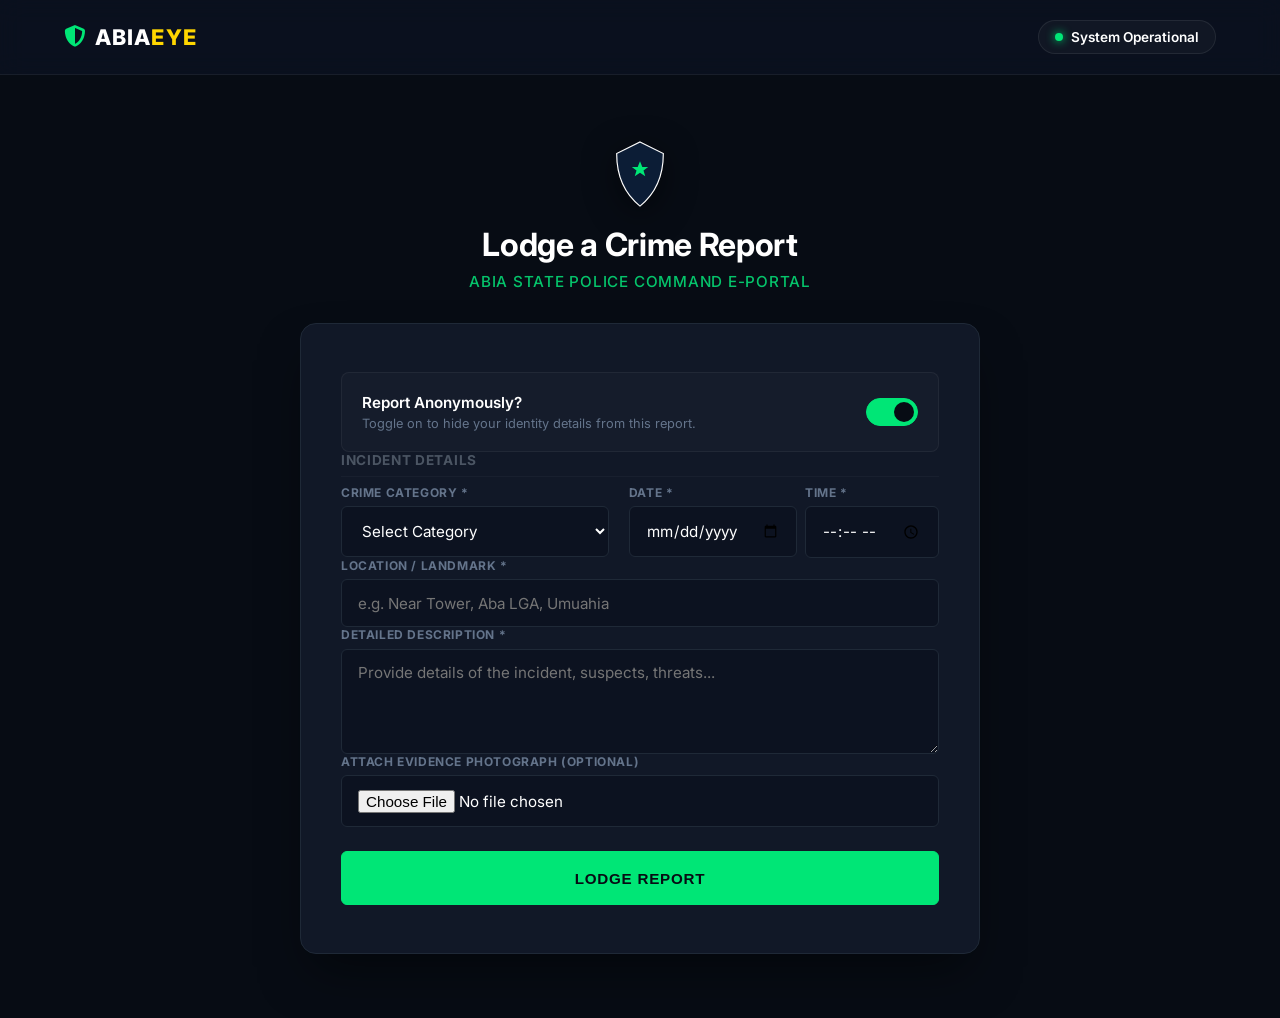
==== Abiaeye/report-crime.html @ c57bfc2a "Add files via upload" ====
<!DOCTYPE html>
<html lang="en">
<head>
    <meta charset="UTF-8">
    <meta name="viewport" content="width=device-width, initial-scale=1.0">
    <meta name="description" content="Lodge an official or anonymous crime report securely to the Abia State Police Command.">
    <title>Lodge Crime Report - ABIAEYE</title>
    <!-- Google Fonts: Inter -->
    <link rel="stylesheet" href="https://fonts.googleapis.com/css2?family=Inter:wght@300;400;500;600;700;800&display=swap">
    <!-- FontAwesome Icons -->
    <link rel="stylesheet" href="https://cdnjs.cloudflare.com/ajax/libs/font-awesome/6.4.0/css/all.min.css">
    
    <style>
        * {
            margin: 0;
            padding: 0;
            box-sizing: border-box;
        }

        body {
            background-color: #070c14; /* Solid deep dark background */
            color: #ffffff;
            font-family: 'Inter', -apple-system, BlinkMacSystemFont, "Segoe UI", Roboto, sans-serif;
            min-height: 100vh;
            display: flex;
            flex-direction: column;
            overflow-x: hidden;
        }

        /* Nav Header styling */
        .landing-navbar {
            background-color: rgba(11, 18, 32, 0.85);
            backdrop-filter: blur(12px);
            border-bottom: 1px solid rgba(255, 255, 255, 0.06);
            padding: 1.25rem 0;
            position: sticky;
            top: 0;
            z-index: 100;
        }

        .navbar-container {
            width: 100%;
            max-width: 1200px;
            margin: 0 auto;
            display: flex;
            justify-content: space-between;
            align-items: center;
            padding: 0 1.5rem;
        }

        .nav-brand {
            display: flex;
            align-items: center;
            gap: 0.5rem;
            text-decoration: none;
            color: #ffffff;
            font-weight: 800;
            font-size: 1.35rem;
            letter-spacing: 0.05em;
        }

        .nav-status-btn {
            background-color: rgba(255, 255, 255, 0.03);
            border: 1px solid rgba(255, 255, 255, 0.08);
            border-radius: 50px;
            padding: 0.5rem 1rem;
            font-size: 0.85rem;
            font-weight: 600;
            color: #ffffff;
            display: inline-flex;
            align-items: center;
            gap: 0.5rem;
        }

        .status-dot {
            width: 8px;
            height: 8px;
            border-radius: 50%;
            background-color: #00e676;
            box-shadow: 0 0 10px #00e676;
            display: inline-block;
        }

        /* Form Content Container */
        .report-section {
            flex-grow: 1;
            display: flex;
            align-items: center;
            justify-content: center;
            padding: 4rem 1.5rem;
        }

        .report-container {
            width: 100%;
            max-width: 680px;
            display: flex;
            flex-direction: column;
            gap: 2rem;
        }

        .form-header-group {
            text-align: center;
            display: flex;
            flex-direction: column;
            align-items: center;
            gap: 0.5rem;
        }

        .crest-logo {
            width: 60px;
            height: 70px;
            filter: drop-shadow(0px 8px 16px rgba(0, 0, 0, 0.5));
            margin-bottom: 0.5rem;
        }

        .form-title {
            font-size: 2rem;
            font-weight: 700;
            letter-spacing: -0.01em;
            color: #ffffff;
        }

        .form-subtitle {
            font-size: 0.95rem;
            color: #05c46b; /* Abia Green */
            font-weight: 500;
            text-transform: uppercase;
            letter-spacing: 0.05em;
        }

        /* Main Form Card */
        .report-card {
            background-color: #111827; /* Dark slate background */
            border: 1px solid #1f2937;
            border-radius: 1rem;
            padding: 3rem 2.5rem;
            box-shadow: 0 25px 50px -12px rgba(0, 0, 0, 0.5);
            display: flex;
            flex-direction: column;
            gap: 1.5rem;
        }

        @media (max-width: 576px) {
            .report-card {
                padding: 2rem 1.5rem;
            }
        }

        .section-header {
            font-size: 0.85rem;
            font-weight: 700;
            color: #4b5563;
            letter-spacing: 0.05em;
            text-transform: uppercase;
            border-bottom: 1px solid rgba(255, 255, 255, 0.03);
            padding-bottom: 0.5rem;
            margin-bottom: 0.5rem;
        }

        /* Anonymous Toggle Banner Style */
        .toggle-banner {
            background-color: rgba(255, 255, 255, 0.02);
            border: 1px solid rgba(255, 255, 255, 0.05);
            border-radius: 0.5rem;
            padding: 1.25rem;
            display: flex;
            align-items: center;
            justify-content: space-between;
        }

        .toggle-label-text {
            font-weight: 600;
            font-size: 0.95rem;
            color: #ffffff;
        }

        .toggle-desc {
            font-size: 0.8rem;
            color: #64748b;
            margin-top: 0.25rem;
        }

        /* Switch Styling */
        .switch-container {
            position: relative;
            display: inline-block;
            width: 52px;
            height: 28px;
        }

        .switch-container input {
            opacity: 0;
            width: 0;
            height: 0;
        }

        .slider {
            position: absolute;
            cursor: pointer;
            top: 0;
            left: 0;
            right: 0;
            bottom: 0;
            background-color: #1f2937;
            transition: .3s;
            border-radius: 34px;
            border: 1px solid #374151;
        }

        .slider:before {
            position: absolute;
            content: "";
            height: 20px;
            width: 20px;
            left: 3px;
            bottom: 3px;
            background-color: #94a3b8;
            transition: .3s;
            border-radius: 50%;
        }

        input:checked + .slider {
            background-color: #00e676;
            border-color: #00e676;
        }

        input:checked + .slider:before {
            transform: translateX(24px);
            background-color: #070c14;
        }

        /* Inputs & Grids */
        .form-group {
            display: flex;
            flex-direction: column;
            gap: 0.4rem;
        }

        .form-grid-2 {
            display: grid;
            grid-template-columns: 1fr 1fr;
            gap: 1.25rem;
        }

        @media (max-width: 576px) {
            .form-grid-2 {
                grid-template-columns: 1fr;
            }
        }

        .login-label {
            font-size: 0.75rem;
            font-weight: 700;
            color: #64748b;
            letter-spacing: 0.05em;
            text-transform: uppercase;
        }

        .login-input {
            width: 100%;
            background-color: #0c1220;
            border: 1px solid #1f2937;
            border-radius: 0.375rem;
            padding: 0.85rem 1rem;
            font-family: inherit;
            font-size: 0.95rem;
            color: #ffffff;
            transition: all 0.2s ease;
        }

        .login-input:focus {
            outline: none;
            border-color: #00e676;
            box-shadow: 0 0 0 2px rgba(0, 230, 118, 0.15);
        }

        /* Dynamic Reporter Section Folding */
        .reporter-section-panel {
            display: flex;
            flex-direction: column;
            gap: 1.25rem;
            transition: all 0.35s ease-in-out;
            max-height: 500px;
            opacity: 1;
            overflow: hidden;
        }

        .reporter-section-panel.hidden {
            max-height: 0;
            opacity: 0;
            margin: 0;
            padding: 0;
            pointer-events: none;
        }

        /* Button styling */
        .btn-submit-report {
            background-color: #00e676;
            border: 1px solid #00e676;
            color: #070c14;
            width: 100%;
            padding: 1.1rem;
            font-size: 0.95rem;
            font-weight: 800;
            letter-spacing: 0.05em;
            text-transform: uppercase;
            border-radius: 0.375rem;
            cursor: pointer;
            transition: all 0.2s ease;
            display: inline-flex;
            align-items: center;
            justify-content: center;
            gap: 0.5rem;
            margin-top: 1.5rem;
        }

        .btn-submit-report:hover {
            background-color: #00c853;
            border-color: #00c853;
            box-shadow: 0 0 15px rgba(0, 230, 118, 0.35);
        }

        /* Alerts */
        .alert {
            padding: 0.9rem 1.1rem;
            border-radius: 0.375rem;
            font-size: 0.9rem;
            display: flex;
            align-items: center;
            gap: 0.5rem;
        }

        .alert-error {
            background-color: rgba(220, 38, 38, 0.1);
            border: 1px solid rgba(220, 38, 38, 0.2);
            color: #ef4444;
        }

        .alert-success {
            background-color: rgba(16, 185, 129, 0.1);
            border: 1px solid rgba(16, 185, 129, 0.2);
            color: #00e676;
        }

        /* Success screen overlay styling */
        .success-overlay {
            display: none;
            position: fixed;
            top: 0;
            left: 0;
            width: 100vw;
            height: 100vh;
            background-color: #070c14;
            z-index: 9999;
            align-items: center;
            justify-content: center;
            padding: 1.5rem;
            overflow-y: auto;
        }

        .receipt-card {
            width: 100%;
            max-width: 580px;
            background-color: #111827;
            border: 1px solid #1f2937;
            border-radius: 1rem;
            padding: 2.5rem;
            box-shadow: 0 25px 50px -12px rgba(0, 0, 0, 0.6);
            display: flex;
            flex-direction: column;
            gap: 1.5rem;
        }

        .success-header {
            text-align: center;
            display: flex;
            flex-direction: column;
            align-items: center;
            gap: 0.5rem;
        }

        .success-circle {
            width: 80px;
            height: 80px;
            border-radius: 50%;
            border: 4px solid #00e676;
            display: flex;
            align-items: center;
            justify-content: center;
            background-color: rgba(0, 230, 118, 0.05);
            box-shadow: 0 0 20px rgba(0, 230, 118, 0.2);
            margin-bottom: 0.5rem;
        }

        .success-circle i {
            font-size: 2.75rem;
            color: #00e676;
        }

        .success-title {
            font-size: 1.75rem;
            font-weight: 800;
            color: #ffffff;
            letter-spacing: -0.01em;
        }

        .success-subtitle {
            font-size: 0.9rem;
            color: #05c46b;
            font-weight: 600;
            text-transform: uppercase;
            letter-spacing: 0.05em;
        }

        .ref-box {
            background-color: #0c1220;
            border: 1px solid #1f2937;
            border-radius: 0.5rem;
            padding: 1.25rem;
            text-align: center;
        }

        .ref-label {
            font-size: 0.72rem;
            font-weight: 700;
            color: #64748b;
            letter-spacing: 0.08em;
        }

        .ref-code {
            font-size: 2.15rem;
            font-weight: 800;
            color: #ffd600;
            letter-spacing: 0.02em;
        }

        .btn-copy {
            background-color: rgba(255, 255, 255, 0.03);
            border: 1px solid rgba(255, 255, 255, 0.08);
            color: #94a3b8;
            padding: 0.4rem 0.8rem;
            font-size: 0.8rem;
            font-weight: 600;
            border-radius: 4px;
            cursor: pointer;
            transition: all 0.2s ease;
        }

        .btn-copy:hover {
            background-color: rgba(255, 255, 255, 0.08);
            color: #ffffff;
        }

        .receipt-details {
            display: flex;
            flex-direction: column;
            gap: 0.75rem;
            background-color: rgba(255, 255, 255, 0.01);
            border-top: 1px solid rgba(255, 255, 255, 0.03);
            border-bottom: 1px solid rgba(255, 255, 255, 0.03);
            padding: 1rem 0;
        }

        .receipt-row {
            display: flex;
            justify-content: space-between;
            align-items: flex-start;
            gap: 1.5rem;
            font-size: 0.9rem;
        }

        .receipt-label {
            color: #64748b;
            font-weight: 500;
            min-width: 120px;
        }

        .receipt-value {
            color: #ffffff;
            font-weight: 600;
            text-align: right;
        }

        .receipt-actions {
            display: flex;
            gap: 1rem;
            width: 100%;
        }

        .btn-receipt {
            flex: 1;
            padding: 1rem;
            font-size: 0.9rem;
            font-weight: 700;
            text-transform: uppercase;
            letter-spacing: 0.05em;
            border-radius: 0.375rem;
            cursor: pointer;
            display: inline-flex;
            align-items: center;
            justify-content: center;
            gap: 0.5rem;
            transition: all 0.2s ease;
            text-decoration: none;
        }

        .btn-print {
            background-color: #171e2e;
            border: 1px solid #374151;
            color: #ffffff;
        }

        .btn-print:hover {
            background-color: #242f47;
        }

        .btn-home {
            background-color: #00e676;
            border: 1px solid #00e676;
            color: #070c14;
        }

        .btn-home:hover {
            background-color: #00c853;
            box-shadow: 0 0 15px rgba(0, 230, 118, 0.3);
        }

        /* Print stylesheet for clean receipt prints */
        @media print {
            body > *:not(#successOverlay) {
                display: none !important;
            }
            #successOverlay {
                position: absolute;
                left: 0;
                top: 0;
                width: 100%;
                height: 100%;
                background: #ffffff !important;
                color: #000000 !important;
                display: flex !important;
            }
            .receipt-card {
                border: none !important;
                box-shadow: none !important;
                background: #ffffff !important;
                color: #000000 !important;
                max-width: 100% !important;
                padding: 0 !important;
            }
            .success-title, .success-subtitle, .ref-code, .receipt-value {
                color: #000000 !important;
            }
            .ref-box {
                background: #f3f4f6 !important;
                border: 1px solid #e5e7eb !important;
            }
            .btn-copy, .receipt-actions, .success-circle {
                display: none !important;
            }
        }
    </style>
</head>
<body>

    <!-- Full Screen Case Lodge Confirmation Receipt Overlay -->
    <div id="successOverlay" class="success-overlay">
        <div class="receipt-card">
            
            <div class="success-header">
                <div class="success-circle">
                    <i class="fa-solid fa-check"></i>
                </div>
                <h2 class="success-title">Report Lodged Successfully!</h2>
                <p class="success-subtitle">Abia State Police Command E-Portal</p>
            </div>
            
            <!-- Reference Code Box -->
            <div class="ref-box">
                <div class="ref-label">YOUR CASE TRACKING SERIAL NUMBER</div>
                <div style="display: flex; align-items: center; justify-content: center; gap: 0.75rem; margin-top: 0.5rem;">
                    <span id="successRef" class="ref-code">AB20260000</span>
                    <button type="button" id="copyBtn" class="btn-copy" onclick="copyRefCode()">
                        <i class="fa-regular fa-copy"></i> Copy
                    </button>
                </div>
            </div>

            <!-- Simulated Mobile Dispatch Notification -->
            <div style="background-color: rgba(0, 230, 118, 0.08); border: 1px solid rgba(0, 230, 118, 0.2); border-radius: 0.375rem; padding: 0.75rem; margin: 1rem 0; display: flex; align-items: center; gap: 0.75rem;">
                <i class="fa-solid fa-mobile-screen-button" style="color: #00e676; font-size: 1.3rem;"></i>
                <div style="text-align: left;">
                    <strong style="color: #00e676; font-size: 0.78rem; display: block; text-transform: uppercase; letter-spacing: 0.03em;">Mobile Dispatch Status</strong>
                    <span style="font-size: 0.72rem; color: #d1d5db; line-height: 1.25; display: block;">SMS notification successfully sent to duty commander (+234 803 333 3333).</span>
                </div>
            </div>

            <!-- Summary details -->
            <div class="receipt-details">
                <div class="receipt-row">
                    <span class="receipt-label">Crime Category:</span>
                    <span id="recCategory" class="receipt-value">-</span>
                </div>
                <div class="receipt-row">
                    <span class="receipt-label">Location:</span>
                    <span id="recLocation" class="receipt-value">-</span>
                </div>
                <div class="receipt-row">
                    <span class="receipt-label">Date & Time:</span>
                    <span id="recDateTime" class="receipt-value">-</span>
                </div>
                <div class="receipt-row">
                    <span class="receipt-label">Reporter Info:</span>
                    <span id="recReporter" class="receipt-value">-</span>
                </div>
            </div>

            <!-- Live Track Progress Button -->
            <button type="button" id="btnTrackProgress" style="width: 100%; background-color: #171e2e; border: 1px solid #374151; color: #ffffff; padding: 0.85rem; font-weight: 700; border-radius: 0.375rem; cursor: pointer; display: flex; align-items: center; justify-content: center; gap: 0.5rem; margin-top: 0.5rem; text-transform: uppercase; font-size: 0.85rem; font-family: inherit;">
                <i class="fa-solid fa-route" style="color: #00e676;"></i> Track Report Progress Live
            </button>

            <!-- Live Status Progression Timeline -->
            <div id="receiptLiveTimeline" style="display: none; background-color: #0c1220; border: 1px solid #1f2937; border-radius: 0.5rem; padding: 1.5rem; margin-top: 0.5rem; text-align: left;">
                <h4 style="font-size: 0.8rem; font-weight: 700; color: #00e676; text-transform: uppercase; letter-spacing: 0.05em; margin-bottom: 1.25rem; display: flex; align-items: center; gap: 0.5rem;">
                    <i class="fa-solid fa-signal fa-pulse" style="font-size: 0.75rem;"></i> Live Case Status Progression
                </h4>
                
                <div style="display: flex; justify-content: space-between; position: relative; align-items: center; width: 100%; margin-bottom: 0.75rem;">
                    <!-- Connecting Line -->
                    <div style="position: absolute; top: 12px; left: 0; right: 0; height: 3px; background-color: #1f2937; z-index: 1;"></div>
                    <div id="receiptProgressFill" style="position: absolute; top: 12px; left: 0; width: 0%; height: 3px; background-color: #00e676; z-index: 1; transition: width 0.5s ease;"></div>

                    <!-- Step 0: Received -->
                    <div class="receipt-step" data-step="0" style="position: relative; z-index: 2; text-align: center; flex: 1;">
                        <div class="step-dot" style="width: 24px; height: 24px; border-radius: 50%; background-color: #1f2937; color: #94a3b8; display: flex; align-items: center; justify-content: center; font-size: 0.7rem; margin: 0 auto 0.4rem auto; transition: all 0.3s ease;">
                            <i class="fa-solid fa-circle"></i>
                        </div>
                        <span style="font-size: 0.75rem; font-weight: 700; color: #94a3b8;">Received</span>
                    </div>

                    <!-- Step 1: Processing -->
                    <div class="receipt-step" data-step="1" style="position: relative; z-index: 2; text-align: center; flex: 1;">
                        <div class="step-dot" style="width: 24px; height: 24px; border-radius: 50%; background-color: #1f2937; color: #94a3b8; display: flex; align-items: center; justify-content: center; font-size: 0.7rem; margin: 0 auto 0.4rem auto; transition: all 0.3s ease;">
                            <i class="fa-solid fa-circle"></i>
                        </div>
                        <span style="font-size: 0.75rem; font-weight: 700; color: #94a3b8;">Processing</span>
                    </div>

                    <!-- Step 2: In Progress -->
                    <div class="receipt-step" data-step="2" style="position: relative; z-index: 2; text-align: center; flex: 1;">
                        <div class="step-dot" style="width: 24px; height: 24px; border-radius: 50%; background-color: #1f2937; color: #94a3b8; display: flex; align-items: center; justify-content: center; font-size: 0.7rem; margin: 0 auto 0.4rem auto; transition: all 0.3s ease;">
                            <i class="fa-solid fa-circle"></i>
                        </div>
                        <span style="font-size: 0.75rem; font-weight: 700; color: #94a3b8;">In Progress</span>
                    </div>

                    <!-- Step 3: Case Solved -->
                    <div class="receipt-step" data-step="3" style="position: relative; z-index: 2; text-align: center; flex: 1;">
                        <div class="step-dot" style="width: 24px; height: 24px; border-radius: 50%; background-color: #1f2937; color: #94a3b8; display: flex; align-items: center; justify-content: center; font-size: 0.7rem; margin: 0 auto 0.4rem auto; transition: all 0.3s ease;">
                            <i class="fa-solid fa-circle"></i>
                        </div>
                        <span style="font-size: 0.75rem; font-weight: 700; color: #94a3b8;">Case Solved</span>
                    </div>
                </div>
                
                <!-- Live Description Status -->
                <div id="receiptStatusDesc" style="font-size: 0.8rem; color: #94a3b8; text-align: center; margin-top: 0.75rem; font-style: italic; border-top: 1px solid rgba(255,255,255,0.03); padding-top: 0.5rem; font-weight: 500;">
                    Initializing live tracking feed...
                </div>
            </div>

            <p style="color: #64748b; font-size: 0.82rem; text-align: center; line-height: 1.4; margin: 0 0.5rem;">
                <i class="fa-solid fa-triangle-exclamation" style="color: #ffd600;"></i> Please print this details card or copy the serial number. You will need it to track your case progress at the police command.
            </p>

            <!-- Actions -->
            <div class="receipt-actions">
                <button type="button" onclick="window.print()" class="btn-receipt btn-print">
                    <i class="fa-solid fa-print"></i> Print Details
                </button>
                <a href="index.html" class="btn-receipt btn-home">
                    Finish & Return Home <i class="fa-solid fa-arrow-right"></i>
                </a>
            </div>
        </div>
    </div>

    <!-- Navigation Header -->
    <nav class="landing-navbar">
        <div class="navbar-container">
            <a href="index.html" class="nav-brand">
                <i class="fa-solid fa-shield-halved" style="color: #00e676;"></i>
                <span>ABIA<span style="color: #ffd600;">EYE</span></span>
            </a>
            <div>
                <span class="nav-status-btn">
                    <span class="status-dot"></span> System Operational
                </span>
            </div>
        </div>
    </nav>

    <!-- Reporting Section -->
    <section class="report-section">
        <div class="report-container">
            
            <div class="form-header-group">
                <!-- SVG Crest logo -->
                <svg class="crest-logo" viewBox="0 0 100 120" xmlns="http://www.w3.org/2000/svg">
                    <path d="M50,5 L90,25 C90,65 75,95 50,115 C25,95 10,65 10,25 L50,5 Z" fill="#0c1d36" stroke="#ffffff" stroke-width="2"/>
                    <polygon points="50,38 54,48 64,48 56,54 59,64 50,58 41,64 44,54 36,48 46,48" fill="#00e676"/>
                </svg>
                <h1 class="form-title">Lodge a Crime Report</h1>
                <div class="form-subtitle">Abia State Police Command E-Portal</div>
            </div>

            <!-- Main Form -->
            <div class="report-card">
                
                <!-- Alerts -->
                <div id="errorAlert" class="alert alert-error" style="display: none;">
                    <i class="fa-solid fa-circle-exclamation"></i> <span id="errorMsg"></span>
                </div>

                <!-- Form -->
                <form id="reportCrimeForm" class="login-form">
                    
                    <!-- Anonymous Option Toggle -->
                    <div class="toggle-banner">
                        <div>
                            <div class="toggle-label-text">Report Anonymously?</div>
                            <div class="toggle-desc">Toggle on to hide your identity details from this report.</div>
                        </div>
                        <label class="switch-container">
                            <input type="checkbox" id="anonymous_toggle">
                            <span class="slider"></span>
                        </label>
                    </div>

                    <!-- 1. REPORTER INFORMATION (Collapsed when anonymous toggle is checked) -->
                    <div id="reporterDetailsSection" class="reporter-section-panel">
                        <div class="section-header">Reporter Details</div>
                        
                        <div class="form-grid-2">
                            <div class="form-group">
                                <label for="reporter_name" class="login-label">Full Name *</label>
                                <input type="text" id="reporter_name" class="login-input" placeholder="e.g. Kalu Chukwu">
                            </div>
                            <div class="form-group">
                                <label for="reporter_nin" class="login-label">NIN (National ID Number)</label>
                                <input type="text" id="reporter_nin" class="login-input" placeholder="Enter NIN details">
                            </div>
                        </div>

                        <div class="form-grid-2">
                            <div class="form-group">
                                <label for="reporter_email" class="login-label">Email Address *</label>
                                <input type="email" id="reporter_email" class="login-input" placeholder="name@example.com">
                            </div>
                            <div class="form-group">
                                <label for="reporter_phone" class="login-label">Phone Number *</label>
                                <input type="tel" id="reporter_phone" class="login-input" placeholder="e.g. 0803 123 4567">
                            </div>
                        </div>
                    </div>

                    <!-- 2. CRIME INFORMATION -->
                    <div class="section-header">Incident Details</div>

                    <div class="form-grid-2">
                        <div class="form-group">
                            <label for="crime_type" class="login-label">Crime Category *</label>
                            <select id="crime_type" class="login-input" required style="cursor: pointer;">
                                <option value="" disabled selected>Select Category</option>
                                <option value="Theft & Robbery">Theft & Robbery</option>
                                <option value="Assault & Violence">Assault & Violence</option>
                                <option value="Cybercrime / Fraud">Cybercrime / Fraud</option>
                                <option value="Kidnapping / Abduction">Kidnapping / Abduction</option>
                                <option value="Domestic Violence">Domestic Violence</option>
                                <option value="Vandalism & Destruction">Vandalism & Destruction</option>
                                <option value="Other Offences">Other Offences</option>
                            </select>
                        </div>
                        
                        <div class="form-grid-2" style="gap: 0.5rem; margin: 0; padding: 0;">
                            <div class="form-group">
                                <label for="crime_date" class="login-label">Date *</label>
                                <input type="date" id="crime_date" class="login-input" required>
                            </div>
                            <div class="form-group">
                                <label for="crime_time" class="login-label">Time *</label>
                                <input type="time" id="crime_time" class="login-input" required>
                            </div>
                        </div>
                    </div>

                    <div class="form-group">
                        <label for="location" class="login-label">Location / Landmark *</label>
                        <input type="text" id="location" class="login-input" placeholder="e.g. Near Tower, Aba LGA, Umuahia" required>
                    </div>

                    <div class="form-group">
                        <label for="description" class="login-label">Detailed Description *</label>
                        <textarea id="description" class="login-input" rows="4" placeholder="Provide details of the incident, suspects, threats..." required style="resize: vertical; min-height: 80px;"></textarea>
                    </div>

                    <div class="form-group">
                        <label for="evidence" class="login-label">Attach Evidence Photograph (Optional)</label>
                        <input type="file" id="evidence" class="login-input" accept="image/*" style="cursor: pointer;">
                    </div>

                    <button type="submit" id="submitBtn" class="btn-submit-report">
                        LODGE REPORT
                    </button>
                </form>

            </div>

        </div>
    </section>

    <!-- E-portal logic scripts -->
    <script src="js/main.js?v=3"></script>
    
    <script>
        // Toggle the visibility of the Reporter Details form section
        const anonToggle = document.getElementById('anonymous_toggle');
        const reporterDetails = document.getElementById('reporterDetailsSection');
        
        // Grab inputs inside the section to toggle 'required' tags dynamically
        const reqInputs = reporterDetails.querySelectorAll('input');

        function setAnonymousMode(isAnon) {
            anonToggle.checked = isAnon;
            if (isAnon) {
                reporterDetails.classList.add('hidden');
                reqInputs.forEach(input => {
                    input.required = false;
                    input.disabled = true;
                });
            } else {
                reporterDetails.classList.remove('hidden');
                reqInputs.forEach(input => {
                    // Make Name, Email, Phone required when not reporting anonymously
                    if (input.id === 'reporter_name' || input.id === 'reporter_email' || input.id === 'reporter_phone') {
                        input.required = true;
                    }
                    input.disabled = false;
                });
            }
        }

        anonToggle.addEventListener('change', function() {
            setAnonymousMode(this.checked);
        });

        // Initialize state on page load
        document.addEventListener("DOMContentLoaded", function() {
            // Check if user is logged in
            const mockUser = localStorage.getItem("mock_citizen_id");

            if (mockUser) {
                // User is logged in! Pre-fill details and default anonymous to OFF
                setAnonymousMode(false);
                
                document.getElementById("reporter_name").value = localStorage.getItem("mock_citizen_name") || "";
                document.getElementById("reporter_email").value = localStorage.getItem("mock_citizen_email") || "";
                document.getElementById("reporter_phone").value = localStorage.getItem("mock_citizen_phone") || "";
                document.getElementById("reporter_nin").value = localStorage.getItem("mock_citizen_nin") || "";
            } else {
                // User is not logged in!
                // Check if they want anonymous (default to anonymous if ?anonymous=true or no session)
                const urlParams = new URLSearchParams(window.location.search);
                const isAnonymousParam = urlParams.get('anonymous');
                
                if (isAnonymousParam === 'false') {
                    setAnonymousMode(false);
                } else {
                    setAnonymousMode(true); // Default to anonymous for guest users
                }
            }
        });

        // Helper to copy reference code to clipboard
        function copyRefCode() {
            const refEl = document.getElementById("successRef");
            const code = refEl.textContent;
            navigator.clipboard.writeText(code).then(() => {
                const copyBtn = document.getElementById("copyBtn");
                copyBtn.innerHTML = '<i class="fa-solid fa-check" style="color: #00e676;"></i> Copied!';
                setTimeout(() => {
                    copyBtn.innerHTML = '<i class="fa-regular fa-copy"></i> Copy';
                }, 2000);
            });
        }
    </script>
</body>
</html>
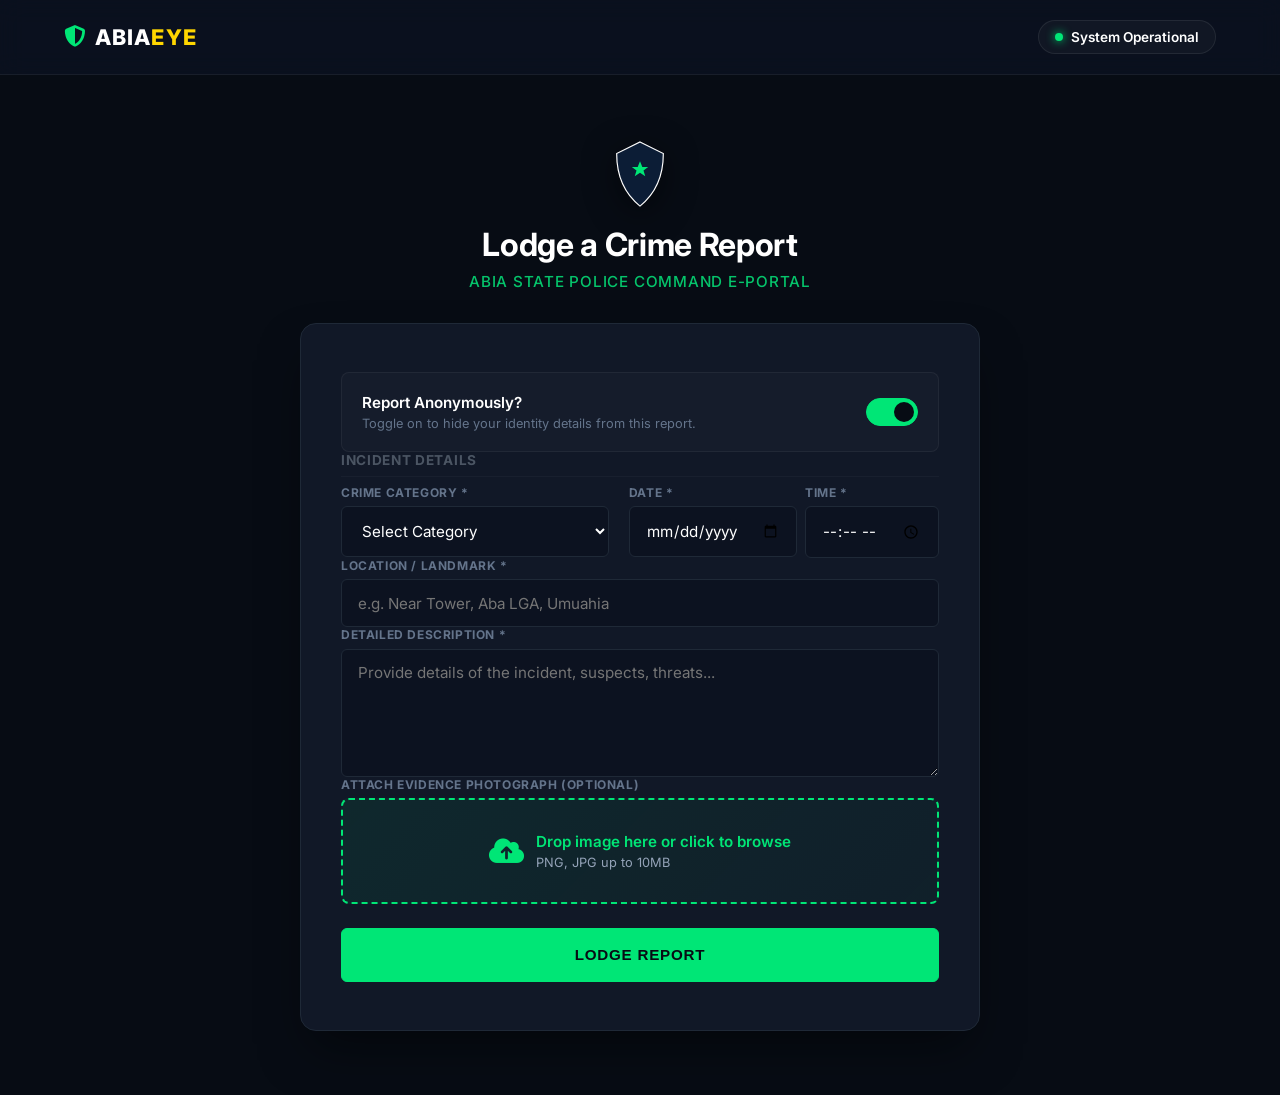
==== commit 324fc8a4: "Update file upload icon with modern drag-and-drop interface" ====
--- a/Abiaeye/report-crime.html
+++ b/Abiaeye/report-crime.html
@@ -272,6 +272,81 @@
             outline: none;
             border-color: #00e676;
             box-shadow: 0 0 0 2px rgba(0, 230, 118, 0.15);
+        }
+
+        /* Updated File Upload Styling */
+        .file-upload-wrapper {
+            position: relative;
+            display: block;
+        }
+
+        .file-upload-label {
+            display: flex;
+            align-items: center;
+            justify-content: center;
+            gap: 0.75rem;
+            width: 100%;
+            background: linear-gradient(135deg, rgba(0, 230, 118, 0.08) 0%, rgba(0, 230, 118, 0.04) 100%);
+            border: 2px dashed #00e676;
+            border-radius: 0.5rem;
+            padding: 2rem 1rem;
+            cursor: pointer;
+            transition: all 0.3s ease;
+            font-weight: 600;
+            color: #00e676;
+        }
+
+        .file-upload-label:hover {
+            background: linear-gradient(135deg, rgba(0, 230, 118, 0.15) 0%, rgba(0, 230, 118, 0.08) 100%);
+            border-color: #00c853;
+            color: #00c853;
+            box-shadow: 0 0 15px rgba(0, 230, 118, 0.2);
+        }
+
+        .file-upload-icon {
+            font-size: 1.75rem;
+            display: flex;
+            align-items: center;
+        }
+
+        .file-upload-text {
+            display: flex;
+            flex-direction: column;
+            gap: 0.25rem;
+            text-align: left;
+        }
+
+        .file-upload-main {
+            font-size: 0.95rem;
+            font-weight: 600;
+        }
+
+        .file-upload-hint {
+            font-size: 0.8rem;
+            color: #94a3b8;
+            font-weight: 400;
+        }
+
+        #evidence {
+            display: none;
+        }
+
+        .file-name-display {
+            margin-top: 0.5rem;
+            padding: 0.75rem;
+            background-color: rgba(0, 230, 118, 0.05);
+            border: 1px solid rgba(0, 230, 118, 0.2);
+            border-radius: 0.375rem;
+            display: flex;
+            align-items: center;
+            gap: 0.5rem;
+            font-size: 0.85rem;
+            color: #00e676;
+            display: none;
+        }
+
+        .file-name-display.active {
+            display: flex;
         }
 
         /* Dynamic Reporter Section Folding */
@@ -616,7 +691,7 @@
             </div>
 
             <!-- Live Track Progress Button -->
-            <button type="button" id="btnTrackProgress" style="width: 100%; background-color: #171e2e; border: 1px solid #374151; color: #ffffff; padding: 0.85rem; font-weight: 700; border-radius: 0.375rem; cursor: pointer; display: flex; align-items: center; justify-content: center; gap: 0.5rem; margin-top: 0.5rem; text-transform: uppercase; font-size: 0.85rem; font-family: inherit;">
+            <button type="button" id="btnTrackProgress" style="width: 100%; background-color: #171e2e; border: 1px solid #374151; color: #ffffff; padding: 0.85rem; font-weight: 700; border-radius: 0.375rem; cursor: pointer; display: flex; align-items: center; justify-content: center; gap: 0.5rem; transition: all 0.2s ease;">
                 <i class="fa-solid fa-route" style="color: #00e676;"></i> Track Report Progress Live
             </button>
 
@@ -633,7 +708,7 @@
 
                     <!-- Step 0: Received -->
                     <div class="receipt-step" data-step="0" style="position: relative; z-index: 2; text-align: center; flex: 1;">
-                        <div class="step-dot" style="width: 24px; height: 24px; border-radius: 50%; background-color: #1f2937; color: #94a3b8; display: flex; align-items: center; justify-content: center; font-size: 0.7rem; margin: 0 auto 0.4rem auto; transition: all 0.3s ease;">
+                        <div class="step-dot" style="width: 24px; height: 24px; border-radius: 50%; background-color: #1f2937; color: #94a3b8; display: flex; align-items: center; justify-content: center; margin: 0 auto 0.25rem;">
                             <i class="fa-solid fa-circle"></i>
                         </div>
                         <span style="font-size: 0.75rem; font-weight: 700; color: #94a3b8;">Received</span>
@@ -641,7 +716,7 @@
 
                     <!-- Step 1: Processing -->
                     <div class="receipt-step" data-step="1" style="position: relative; z-index: 2; text-align: center; flex: 1;">
-                        <div class="step-dot" style="width: 24px; height: 24px; border-radius: 50%; background-color: #1f2937; color: #94a3b8; display: flex; align-items: center; justify-content: center; font-size: 0.7rem; margin: 0 auto 0.4rem auto; transition: all 0.3s ease;">
+                        <div class="step-dot" style="width: 24px; height: 24px; border-radius: 50%; background-color: #1f2937; color: #94a3b8; display: flex; align-items: center; justify-content: center; margin: 0 auto 0.25rem;">
                             <i class="fa-solid fa-circle"></i>
                         </div>
                         <span style="font-size: 0.75rem; font-weight: 700; color: #94a3b8;">Processing</span>
@@ -649,7 +724,7 @@
 
                     <!-- Step 2: In Progress -->
                     <div class="receipt-step" data-step="2" style="position: relative; z-index: 2; text-align: center; flex: 1;">
-                        <div class="step-dot" style="width: 24px; height: 24px; border-radius: 50%; background-color: #1f2937; color: #94a3b8; display: flex; align-items: center; justify-content: center; font-size: 0.7rem; margin: 0 auto 0.4rem auto; transition: all 0.3s ease;">
+                        <div class="step-dot" style="width: 24px; height: 24px; border-radius: 50%; background-color: #1f2937; color: #94a3b8; display: flex; align-items: center; justify-content: center; margin: 0 auto 0.25rem;">
                             <i class="fa-solid fa-circle"></i>
                         </div>
                         <span style="font-size: 0.75rem; font-weight: 700; color: #94a3b8;">In Progress</span>
@@ -657,7 +732,7 @@
 
                     <!-- Step 3: Case Solved -->
                     <div class="receipt-step" data-step="3" style="position: relative; z-index: 2; text-align: center; flex: 1;">
-                        <div class="step-dot" style="width: 24px; height: 24px; border-radius: 50%; background-color: #1f2937; color: #94a3b8; display: flex; align-items: center; justify-content: center; font-size: 0.7rem; margin: 0 auto 0.4rem auto; transition: all 0.3s ease;">
+                        <div class="step-dot" style="width: 24px; height: 24px; border-radius: 50%; background-color: #1f2937; color: #94a3b8; display: flex; align-items: center; justify-content: center; margin: 0 auto 0.25rem;">
                             <i class="fa-solid fa-circle"></i>
                         </div>
                         <span style="font-size: 0.75rem; font-weight: 700; color: #94a3b8;">Case Solved</span>
@@ -665,13 +740,13 @@
                 </div>
                 
                 <!-- Live Description Status -->
-                <div id="receiptStatusDesc" style="font-size: 0.8rem; color: #94a3b8; text-align: center; margin-top: 0.75rem; font-style: italic; border-top: 1px solid rgba(255,255,255,0.03); padding-top: 0.5rem; font-weight: 500;">
+                <div id="receiptStatusDesc" style="font-size: 0.8rem; color: #94a3b8; text-align: center; margin-top: 0.75rem; font-style: italic; border-top: 1px solid rgba(255,255,255,0.03); padding-top: 0.75rem;">
                     Initializing live tracking feed...
                 </div>
             </div>
 
             <p style="color: #64748b; font-size: 0.82rem; text-align: center; line-height: 1.4; margin: 0 0.5rem;">
-                <i class="fa-solid fa-triangle-exclamation" style="color: #ffd600;"></i> Please print this details card or copy the serial number. You will need it to track your case progress at the police command.
+                <i class="fa-solid fa-triangle-exclamation" style="color: #ffd600;"></i> Please print this details card or copy the serial number. You will need it to track your case progress at any time.
             </p>
 
             <!-- Actions -->
@@ -802,12 +877,26 @@
 
                     <div class="form-group">
                         <label for="description" class="login-label">Detailed Description *</label>
-                        <textarea id="description" class="login-input" rows="4" placeholder="Provide details of the incident, suspects, threats..." required style="resize: vertical; min-height: 80px;"></textarea>
+                        <textarea id="description" class="login-input" rows="4" placeholder="Provide details of the incident, suspects, threats..." required style="resize: vertical; min-height: 8rem;"></textarea>
                     </div>
 
+                    <!-- Updated File Upload Section -->
                     <div class="form-group">
                         <label for="evidence" class="login-label">Attach Evidence Photograph (Optional)</label>
-                        <input type="file" id="evidence" class="login-input" accept="image/*" style="cursor: pointer;">
+                        <label for="evidence" class="file-upload-label">
+                            <div class="file-upload-icon">
+                                <i class="fa-solid fa-cloud-arrow-up"></i>
+                            </div>
+                            <div class="file-upload-text">
+                                <span class="file-upload-main">Drop image here or click to browse</span>
+                                <span class="file-upload-hint">PNG, JPG up to 10MB</span>
+                            </div>
+                        </label>
+                        <input type="file" id="evidence" accept="image/*">
+                        <div class="file-name-display">
+                            <i class="fa-solid fa-check-circle"></i>
+                            <span id="fileName"></span>
+                        </div>
                     </div>
 
                     <button type="submit" id="submitBtn" class="btn-submit-report">
@@ -854,6 +943,46 @@
         anonToggle.addEventListener('change', function() {
             setAnonymousMode(this.checked);
         });
+
+        // File Upload Handler
+        const fileInput = document.getElementById('evidence');
+        const fileLabel = document.querySelector('.file-upload-label');
+        const fileDisplay = document.querySelector('.file-name-display');
+        const fileNameSpan = document.getElementById('fileName');
+
+        fileLabel.addEventListener('dragover', (e) => {
+            e.preventDefault();
+            fileLabel.style.backgroundColor = 'rgba(0, 230, 118, 0.15)';
+            fileLabel.style.borderColor = '#00c853';
+        });
+
+        fileLabel.addEventListener('dragleave', () => {
+            fileLabel.style.backgroundColor = 'rgba(0, 230, 118, 0.08)';
+            fileLabel.style.borderColor = '#00e676';
+        });
+
+        fileLabel.addEventListener('drop', (e) => {
+            e.preventDefault();
+            fileLabel.style.backgroundColor = 'rgba(0, 230, 118, 0.08)';
+            fileLabel.style.borderColor = '#00e676';
+            
+            const files = e.dataTransfer.files;
+            if (files.length > 0 && files[0].type.startsWith('image/')) {
+                fileInput.files = files;
+                updateFileDisplay(files[0].name);
+            }
+        });
+
+        fileInput.addEventListener('change', (e) => {
+            if (e.target.files.length > 0) {
+                updateFileDisplay(e.target.files[0].name);
+            }
+        });
+
+        function updateFileDisplay(fileName) {
+            fileNameSpan.textContent = fileName;
+            fileDisplay.classList.add('active');
+        }
 
         // Initialize state on page load
         document.addEventListener("DOMContentLoaded", function() {
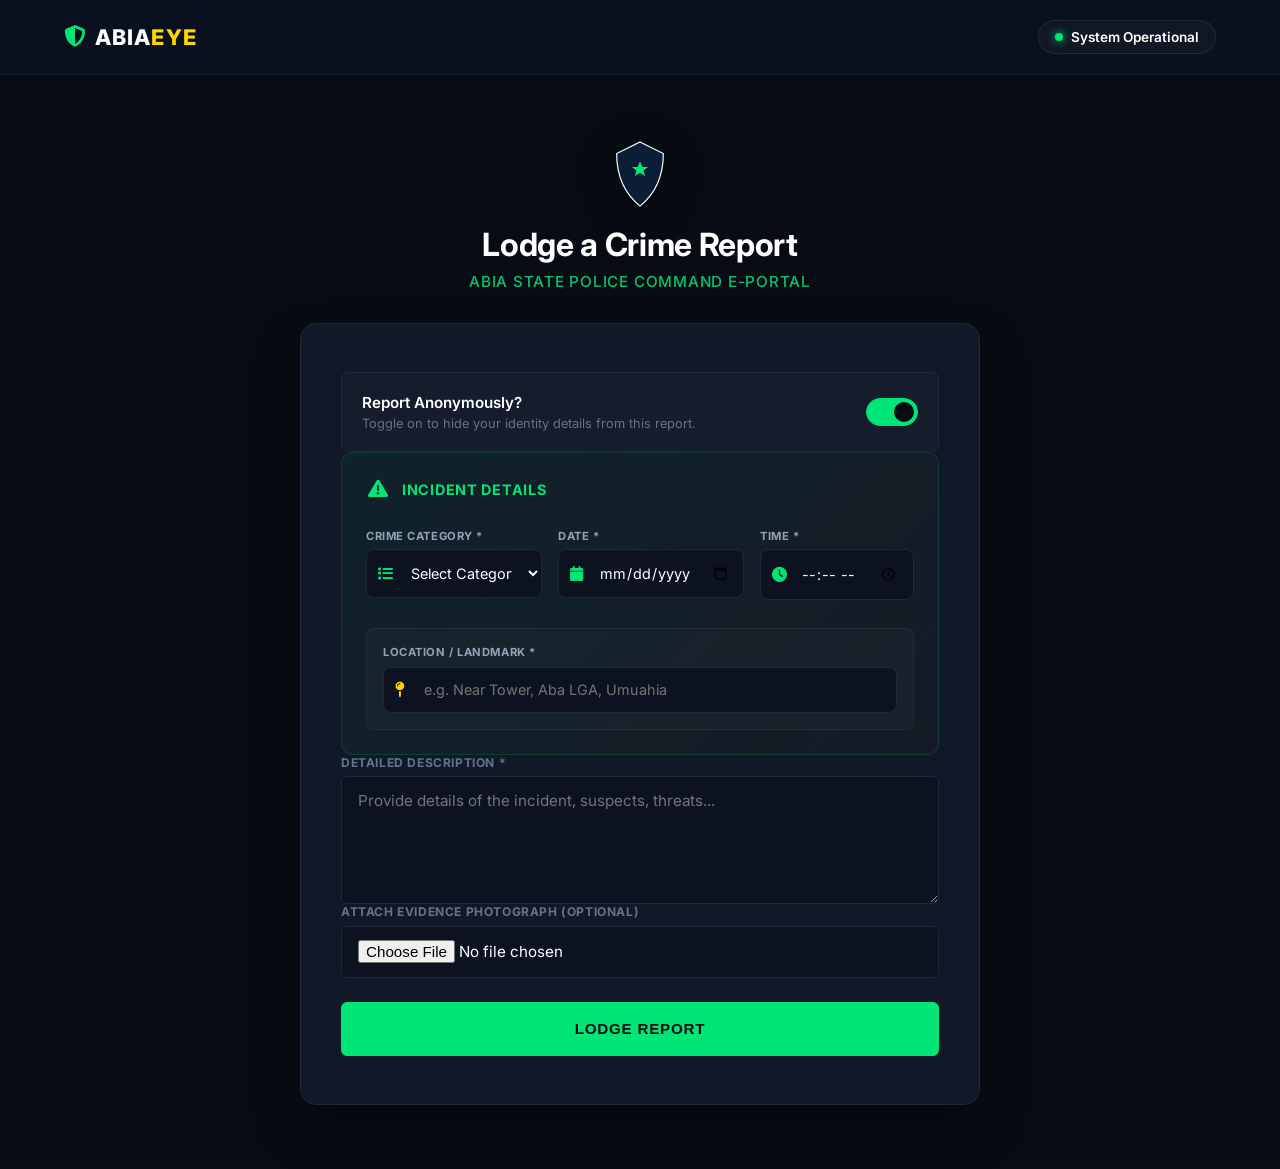
==== commit d7f87863: "Update incident details section with modern design and icons" ====
--- a/Abiaeye/report-crime.html
+++ b/Abiaeye/report-crime.html
@@ -274,79 +274,164 @@
             box-shadow: 0 0 0 2px rgba(0, 230, 118, 0.15);
         }
 
-        /* Updated File Upload Styling */
-        .file-upload-wrapper {
+        /* Updated Incident Details Section Styling */
+        .incident-details-section {
+            background: linear-gradient(135deg, rgba(0, 230, 118, 0.05) 0%, rgba(255, 214, 0, 0.02) 100%);
+            border: 1px solid rgba(0, 230, 118, 0.15);
+            border-radius: 0.75rem;
+            padding: 1.5rem;
+            display: flex;
+            flex-direction: column;
+            gap: 1.25rem;
+        }
+
+        .incident-header {
+            display: flex;
+            align-items: center;
+            gap: 0.75rem;
+            margin-bottom: 0.5rem;
+        }
+
+        .incident-icon {
+            font-size: 1.25rem;
+            color: #00e676;
+            width: 24px;
+            height: 24px;
+            display: flex;
+            align-items: center;
+            justify-content: center;
+        }
+
+        .incident-title {
+            font-size: 0.9rem;
+            font-weight: 700;
+            color: #00e676;
+            text-transform: uppercase;
+            letter-spacing: 0.05em;
+        }
+
+        .incident-fields-grid {
+            display: grid;
+            grid-template-columns: 2fr 1fr 1fr;
+            gap: 1rem;
+        }
+
+        @media (max-width: 768px) {
+            .incident-fields-grid {
+                grid-template-columns: 1fr;
+            }
+        }
+
+        .field-wrapper {
+            display: flex;
+            flex-direction: column;
+            gap: 0.4rem;
+        }
+
+        .field-label {
+            font-size: 0.7rem;
+            font-weight: 700;
+            color: #94a3b8;
+            letter-spacing: 0.05em;
+            text-transform: uppercase;
+        }
+
+        .field-icon-wrapper {
             position: relative;
+            display: flex;
+            align-items: center;
+        }
+
+        .field-icon {
+            position: absolute;
+            left: 0.75rem;
+            color: #00e676;
+            font-size: 0.95rem;
+            pointer-events: none;
+        }
+
+        .field-input-with-icon {
+            width: 100%;
+            background-color: #0c1220;
+            border: 1.5px solid #1f2937;
+            border-radius: 0.5rem;
+            padding: 0.85rem 0.85rem 0.85rem 2.5rem;
+            font-family: inherit;
+            font-size: 0.9rem;
+            color: #ffffff;
+            transition: all 0.2s ease;
+            cursor: pointer;
+        }
+
+        .field-input-with-icon:hover {
+            border-color: #00e676;
+            box-shadow: 0 0 8px rgba(0, 230, 118, 0.1);
+        }
+
+        .field-input-with-icon:focus {
+            outline: none;
+            border-color: #00e676;
+            box-shadow: 0 0 12px rgba(0, 230, 118, 0.2);
+        }
+
+        .field-input-with-icon option {
+            background-color: #0c1220;
+            color: #ffffff;
+        }
+
+        .location-section {
+            background-color: rgba(255, 255, 255, 0.02);
+            border: 1px solid rgba(255, 255, 255, 0.05);
+            border-radius: 0.5rem;
+            padding: 1rem;
+            margin-top: 0.5rem;
+        }
+
+        .location-label {
+            font-size: 0.7rem;
+            font-weight: 700;
+            color: #94a3b8;
+            letter-spacing: 0.05em;
+            text-transform: uppercase;
+            margin-bottom: 0.5rem;
             display: block;
         }
 
-        .file-upload-label {
-            display: flex;
-            align-items: center;
-            justify-content: center;
-            gap: 0.75rem;
+        .location-wrapper {
+            position: relative;
+            display: flex;
+            align-items: center;
+        }
+
+        .location-icon {
+            position: absolute;
+            left: 0.75rem;
+            color: #ffd600;
+            font-size: 0.95rem;
+            pointer-events: none;
+        }
+
+        .location-input {
             width: 100%;
-            background: linear-gradient(135deg, rgba(0, 230, 118, 0.08) 0%, rgba(0, 230, 118, 0.04) 100%);
-            border: 2px dashed #00e676;
+            background-color: #0c1220;
+            border: 1.5px solid #1f2937;
             border-radius: 0.5rem;
-            padding: 2rem 1rem;
-            cursor: pointer;
-            transition: all 0.3s ease;
-            font-weight: 600;
-            color: #00e676;
-        }
-
-        .file-upload-label:hover {
-            background: linear-gradient(135deg, rgba(0, 230, 118, 0.15) 0%, rgba(0, 230, 118, 0.08) 100%);
-            border-color: #00c853;
-            color: #00c853;
-            box-shadow: 0 0 15px rgba(0, 230, 118, 0.2);
-        }
-
-        .file-upload-icon {
-            font-size: 1.75rem;
-            display: flex;
-            align-items: center;
-        }
-
-        .file-upload-text {
-            display: flex;
-            flex-direction: column;
-            gap: 0.25rem;
-            text-align: left;
-        }
-
-        .file-upload-main {
-            font-size: 0.95rem;
-            font-weight: 600;
-        }
-
-        .file-upload-hint {
-            font-size: 0.8rem;
-            color: #94a3b8;
-            font-weight: 400;
-        }
-
-        #evidence {
-            display: none;
-        }
-
-        .file-name-display {
-            margin-top: 0.5rem;
-            padding: 0.75rem;
-            background-color: rgba(0, 230, 118, 0.05);
-            border: 1px solid rgba(0, 230, 118, 0.2);
-            border-radius: 0.375rem;
-            display: flex;
-            align-items: center;
-            gap: 0.5rem;
-            font-size: 0.85rem;
-            color: #00e676;
-            display: none;
-        }
-
-        .file-name-display.active {
-            display: flex;
+            padding: 0.85rem 0.85rem 0.85rem 2.5rem;
+            font-family: inherit;
+            font-size: 0.9rem;
+            color: #ffffff;
+            transition: all 0.2s ease;
+        }
+
+        .location-input:hover {
+            border-color: #ffd600;
+            box-shadow: 0 0 8px rgba(255, 214, 0, 0.1);
+        }
+
+        .location-input:focus {
+            outline: none;
+            border-color: #ffd600;
+            box-shadow: 0 0 12px rgba(255, 214, 0, 0.2);
         }
 
         /* Dynamic Reporter Section Folding */
@@ -840,63 +925,73 @@
                         </div>
                     </div>
 
-                    <!-- 2. CRIME INFORMATION -->
-                    <div class="section-header">Incident Details</div>
-
-                    <div class="form-grid-2">
-                        <div class="form-group">
-                            <label for="crime_type" class="login-label">Crime Category *</label>
-                            <select id="crime_type" class="login-input" required style="cursor: pointer;">
-                                <option value="" disabled selected>Select Category</option>
-                                <option value="Theft & Robbery">Theft & Robbery</option>
-                                <option value="Assault & Violence">Assault & Violence</option>
-                                <option value="Cybercrime / Fraud">Cybercrime / Fraud</option>
-                                <option value="Kidnapping / Abduction">Kidnapping / Abduction</option>
-                                <option value="Domestic Violence">Domestic Violence</option>
-                                <option value="Vandalism & Destruction">Vandalism & Destruction</option>
-                                <option value="Other Offences">Other Offences</option>
-                            </select>
+                    <!-- 2. CRIME INFORMATION - UPDATED WITH MODERN DESIGN -->
+                    <div class="incident-details-section">
+                        <div class="incident-header">
+                            <div class="incident-icon">
+                                <i class="fa-solid fa-triangle-exclamation"></i>
+                            </div>
+                            <div class="incident-title">Incident Details</div>
                         </div>
-                        
-                        <div class="form-grid-2" style="gap: 0.5rem; margin: 0; padding: 0;">
-                            <div class="form-group">
-                                <label for="crime_date" class="login-label">Date *</label>
-                                <input type="date" id="crime_date" class="login-input" required>
+
+                        <div class="incident-fields-grid">
+                            <!-- Crime Category -->
+                            <div class="field-wrapper">
+                                <label class="field-label">Crime Category *</label>
+                                <div class="field-icon-wrapper">
+                                    <i class="field-icon fa-solid fa-list"></i>
+                                    <select id="crime_type" class="field-input-with-icon" required>
+                                        <option value="" disabled selected>Select Category</option>
+                                        <option value="Theft & Robbery">Theft & Robbery</option>
+                                        <option value="Assault & Violence">Assault & Violence</option>
+                                        <option value="Cybercrime / Fraud">Cybercrime / Fraud</option>
+                                        <option value="Kidnapping / Abduction">Kidnapping / Abduction</option>
+                                        <option value="Domestic Violence">Domestic Violence</option>
+                                        <option value="Vandalism & Destruction">Vandalism & Destruction</option>
+                                        <option value="Other Offences">Other Offences</option>
+                                    </select>
+                                </div>
                             </div>
-                            <div class="form-group">
-                                <label for="crime_time" class="login-label">Time *</label>
-                                <input type="time" id="crime_time" class="login-input" required>
+
+                            <!-- Date -->
+                            <div class="field-wrapper">
+                                <label class="field-label">Date *</label>
+                                <div class="field-icon-wrapper">
+                                    <i class="field-icon fa-solid fa-calendar"></i>
+                                    <input type="date" id="crime_date" class="field-input-with-icon" required>
+                                </div>
+                            </div>
+
+                            <!-- Time -->
+                            <div class="field-wrapper">
+                                <label class="field-label">Time *</label>
+                                <div class="field-icon-wrapper">
+                                    <i class="field-icon fa-solid fa-clock"></i>
+                                    <input type="time" id="crime_time" class="field-input-with-icon" required>
+                                </div>
+                            </div>
+                        </div>
+
+                        <!-- Location Section -->
+                        <div class="location-section">
+                            <label class="location-label">Location / Landmark *</label>
+                            <div class="location-wrapper">
+                                <i class="location-icon fa-solid fa-map-pin"></i>
+                                <input type="text" id="location" class="location-input" placeholder="e.g. Near Tower, Aba LGA, Umuahia" required>
                             </div>
                         </div>
                     </div>
 
-                    <div class="form-group">
-                        <label for="location" class="login-label">Location / Landmark *</label>
-                        <input type="text" id="location" class="login-input" placeholder="e.g. Near Tower, Aba LGA, Umuahia" required>
-                    </div>
-
+                    <!-- Description -->
                     <div class="form-group">
                         <label for="description" class="login-label">Detailed Description *</label>
                         <textarea id="description" class="login-input" rows="4" placeholder="Provide details of the incident, suspects, threats..." required style="resize: vertical; min-height: 8rem;"></textarea>
                     </div>
 
-                    <!-- Updated File Upload Section -->
+                    <!-- File Upload -->
                     <div class="form-group">
                         <label for="evidence" class="login-label">Attach Evidence Photograph (Optional)</label>
-                        <label for="evidence" class="file-upload-label">
-                            <div class="file-upload-icon">
-                                <i class="fa-solid fa-cloud-arrow-up"></i>
-                            </div>
-                            <div class="file-upload-text">
-                                <span class="file-upload-main">Drop image here or click to browse</span>
-                                <span class="file-upload-hint">PNG, JPG up to 10MB</span>
-                            </div>
-                        </label>
-                        <input type="file" id="evidence" accept="image/*">
-                        <div class="file-name-display">
-                            <i class="fa-solid fa-check-circle"></i>
-                            <span id="fileName"></span>
-                        </div>
+                        <input type="file" id="evidence" class="login-input" accept="image/*" style="cursor: pointer;">
                     </div>
 
                     <button type="submit" id="submitBtn" class="btn-submit-report">
@@ -943,46 +1038,6 @@
         anonToggle.addEventListener('change', function() {
             setAnonymousMode(this.checked);
         });
-
-        // File Upload Handler
-        const fileInput = document.getElementById('evidence');
-        const fileLabel = document.querySelector('.file-upload-label');
-        const fileDisplay = document.querySelector('.file-name-display');
-        const fileNameSpan = document.getElementById('fileName');
-
-        fileLabel.addEventListener('dragover', (e) => {
-            e.preventDefault();
-            fileLabel.style.backgroundColor = 'rgba(0, 230, 118, 0.15)';
-            fileLabel.style.borderColor = '#00c853';
-        });
-
-        fileLabel.addEventListener('dragleave', () => {
-            fileLabel.style.backgroundColor = 'rgba(0, 230, 118, 0.08)';
-            fileLabel.style.borderColor = '#00e676';
-        });
-
-        fileLabel.addEventListener('drop', (e) => {
-            e.preventDefault();
-            fileLabel.style.backgroundColor = 'rgba(0, 230, 118, 0.08)';
-            fileLabel.style.borderColor = '#00e676';
-            
-            const files = e.dataTransfer.files;
-            if (files.length > 0 && files[0].type.startsWith('image/')) {
-                fileInput.files = files;
-                updateFileDisplay(files[0].name);
-            }
-        });
-
-        fileInput.addEventListener('change', (e) => {
-            if (e.target.files.length > 0) {
-                updateFileDisplay(e.target.files[0].name);
-            }
-        });
-
-        function updateFileDisplay(fileName) {
-            fileNameSpan.textContent = fileName;
-            fileDisplay.classList.add('active');
-        }
 
         // Initialize state on page load
         document.addEventListener("DOMContentLoaded", function() {
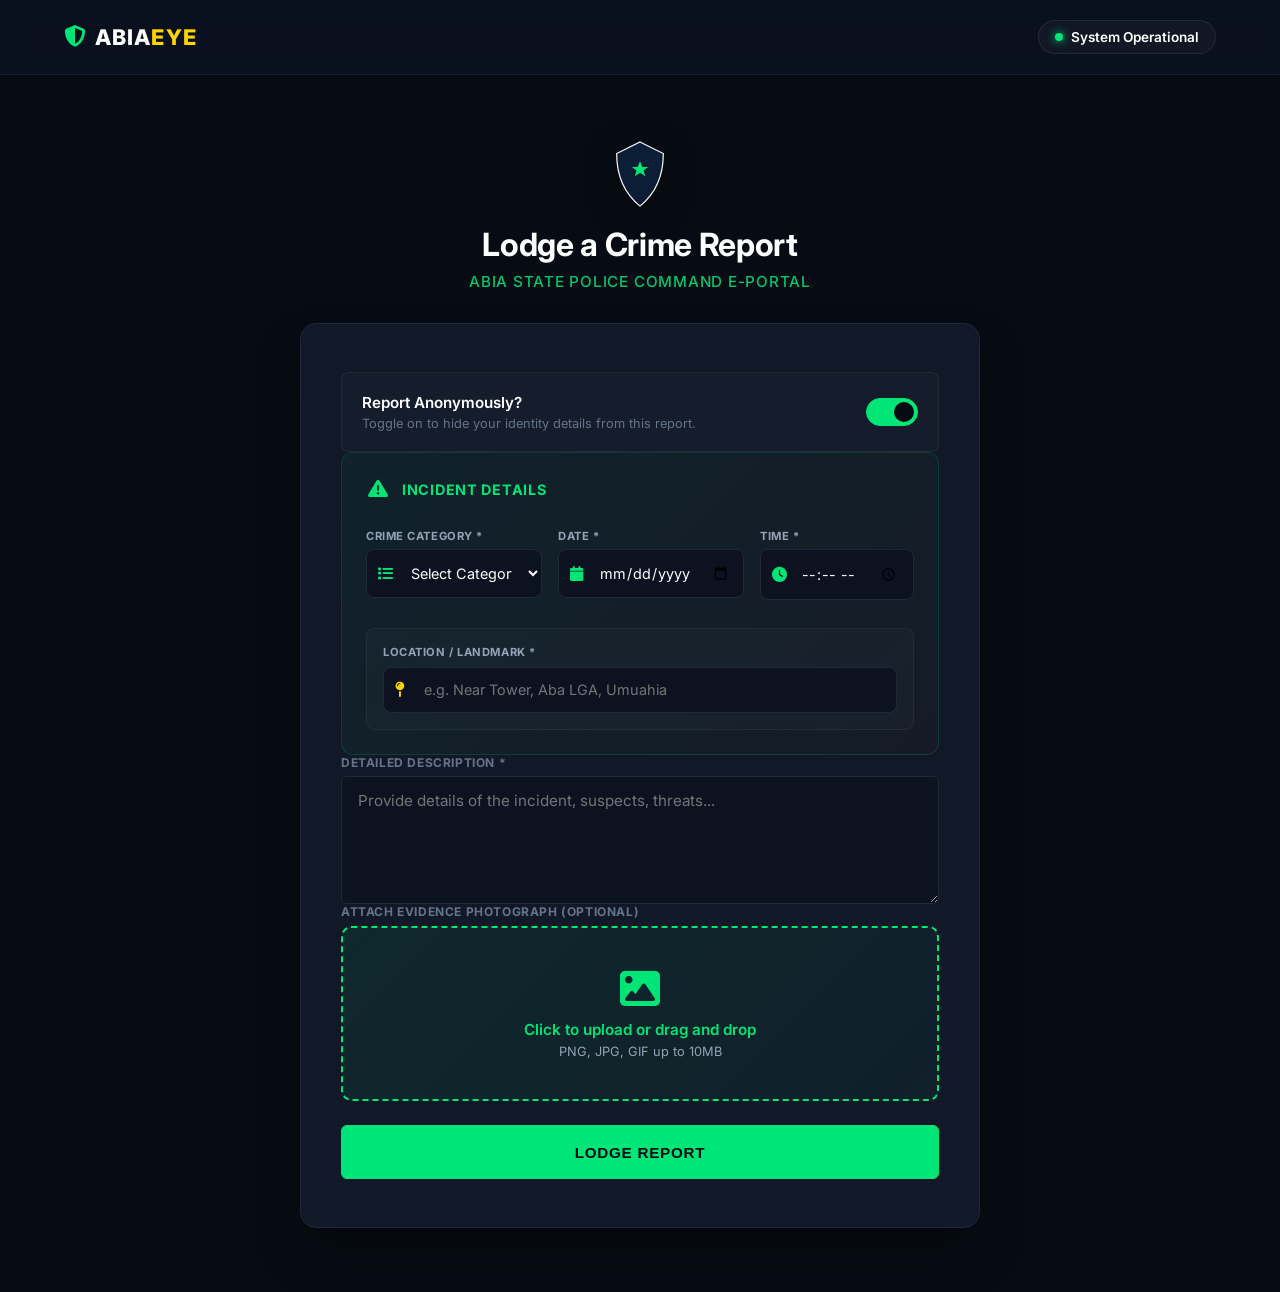
==== commit 67c4dee7: "Update file upload section with modern drag-and-drop design" ====
--- a/Abiaeye/report-crime.html
+++ b/Abiaeye/report-crime.html
@@ -432,6 +432,102 @@
             outline: none;
             border-color: #ffd600;
             box-shadow: 0 0 12px rgba(255, 214, 0, 0.2);
+        }
+
+        /* Modern File Upload Styling */
+        .file-upload-wrapper {
+            position: relative;
+            display: block;
+        }
+
+        .file-upload-label {
+            display: flex;
+            flex-direction: column;
+            align-items: center;
+            justify-content: center;
+            gap: 0.75rem;
+            width: 100%;
+            background: linear-gradient(135deg, rgba(0, 230, 118, 0.08) 0%, rgba(0, 230, 118, 0.04) 100%);
+            border: 2px dashed #00e676;
+            border-radius: 0.65rem;
+            padding: 2.5rem 1rem;
+            cursor: pointer;
+            transition: all 0.3s ease;
+            font-weight: 600;
+            color: #00e676;
+        }
+
+        .file-upload-label:hover {
+            background: linear-gradient(135deg, rgba(0, 230, 118, 0.15) 0%, rgba(0, 230, 118, 0.08) 100%);
+            border-color: #00c853;
+            color: #00c853;
+            box-shadow: 0 0 15px rgba(0, 230, 118, 0.2);
+            transform: translateY(-2px);
+        }
+
+        .file-upload-label.active {
+            background: linear-gradient(135deg, rgba(0, 230, 118, 0.2) 0%, rgba(0, 230, 118, 0.12) 100%);
+            border-color: #00c853;
+            box-shadow: 0 0 20px rgba(0, 230, 118, 0.3);
+        }
+
+        .file-upload-icon {
+            font-size: 2.5rem;
+            display: flex;
+            align-items: center;
+            justify-content: center;
+            transition: transform 0.3s ease;
+        }
+
+        .file-upload-label:hover .file-upload-icon {
+            transform: scale(1.1);
+        }
+
+        .file-upload-text {
+            display: flex;
+            flex-direction: column;
+            gap: 0.35rem;
+            text-align: center;
+        }
+
+        .file-upload-main {
+            font-size: 0.95rem;
+            font-weight: 600;
+            color: #00e676;
+        }
+
+        .file-upload-hint {
+            font-size: 0.8rem;
+            color: #94a3b8;
+            font-weight: 400;
+        }
+
+        #evidence {
+            display: none;
+        }
+
+        .file-name-display {
+            margin-top: 0.75rem;
+            padding: 0.85rem 1rem;
+            background-color: rgba(0, 230, 118, 0.08);
+            border: 1px solid rgba(0, 230, 118, 0.25);
+            border-radius: 0.5rem;
+            display: flex;
+            align-items: center;
+            gap: 0.75rem;
+            font-size: 0.85rem;
+            color: #00e676;
+            font-weight: 500;
+            transition: all 0.3s ease;
+        }
+
+        .file-name-display.hidden {
+            display: none;
+        }
+
+        .file-name-icon {
+            font-size: 1.1rem;
+            color: #00e676;
         }
 
         /* Dynamic Reporter Section Folding */
@@ -988,10 +1084,23 @@
                         <textarea id="description" class="login-input" rows="4" placeholder="Provide details of the incident, suspects, threats..." required style="resize: vertical; min-height: 8rem;"></textarea>
                     </div>
 
-                    <!-- File Upload -->
+                    <!-- Modern File Upload Section -->
                     <div class="form-group">
                         <label for="evidence" class="login-label">Attach Evidence Photograph (Optional)</label>
-                        <input type="file" id="evidence" class="login-input" accept="image/*" style="cursor: pointer;">
+                        <label for="evidence" class="file-upload-label" id="fileUploadLabel">
+                            <div class="file-upload-icon">
+                                <i class="fa-solid fa-image"></i>
+                            </div>
+                            <div class="file-upload-text">
+                                <span class="file-upload-main">Click to upload or drag and drop</span>
+                                <span class="file-upload-hint">PNG, JPG, GIF up to 10MB</span>
+                            </div>
+                        </label>
+                        <input type="file" id="evidence" accept="image/*">
+                        <div class="file-name-display hidden" id="fileNameDisplay">
+                            <i class="file-name-icon fa-solid fa-check-circle"></i>
+                            <span id="fileName"></span>
+                        </div>
                     </div>
 
                     <button type="submit" id="submitBtn" class="btn-submit-report">
@@ -1038,6 +1147,49 @@
         anonToggle.addEventListener('change', function() {
             setAnonymousMode(this.checked);
         });
+
+        // File Upload Handler
+        const fileInput = document.getElementById('evidence');
+        const fileLabel = document.getElementById('fileUploadLabel');
+        const fileDisplay = document.getElementById('fileNameDisplay');
+        const fileNameSpan = document.getElementById('fileName');
+
+        // Drag and drop events
+        fileLabel.addEventListener('dragover', (e) => {
+            e.preventDefault();
+            e.stopPropagation();
+            fileLabel.classList.add('active');
+        });
+
+        fileLabel.addEventListener('dragleave', (e) => {
+            e.preventDefault();
+            e.stopPropagation();
+            fileLabel.classList.remove('active');
+        });
+
+        fileLabel.addEventListener('drop', (e) => {
+            e.preventDefault();
+            e.stopPropagation();
+            fileLabel.classList.remove('active');
+            
+            const files = e.dataTransfer.files;
+            if (files.length > 0 && files[0].type.startsWith('image/')) {
+                fileInput.files = files;
+                updateFileDisplay(files[0].name);
+            }
+        });
+
+        // File input change event
+        fileInput.addEventListener('change', (e) => {
+            if (e.target.files.length > 0) {
+                updateFileDisplay(e.target.files[0].name);
+            }
+        });
+
+        function updateFileDisplay(fileName) {
+            fileNameSpan.textContent = fileName;
+            fileDisplay.classList.remove('hidden');
+        }
 
         // Initialize state on page load
         document.addEventListener("DOMContentLoaded", function() {
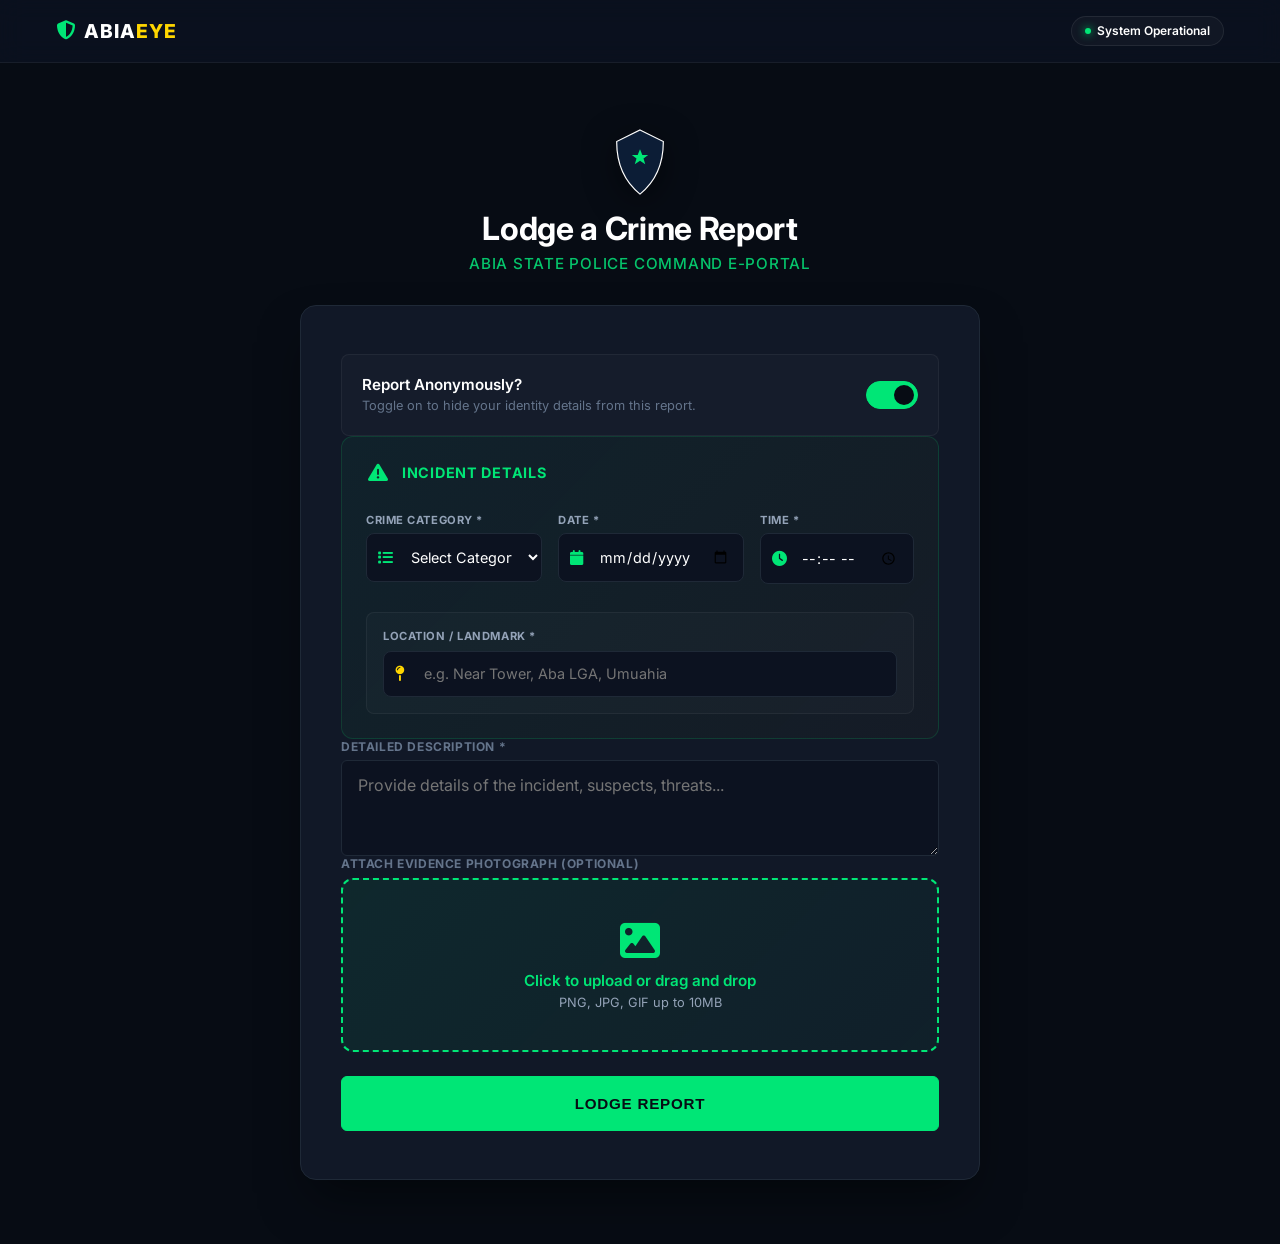
==== commit 77e40e82: "Make report form fully responsive for all devices (mobile, tablet, desktop)" ====
--- a/Abiaeye/report-crime.html
+++ b/Abiaeye/report-crime.html
@@ -17,6 +17,11 @@
             box-sizing: border-box;
         }
 
+        html, body {
+            width: 100%;
+            overflow-x: hidden;
+        }
+
         body {
             background-color: #070c14; /* Solid deep dark background */
             color: #ffffff;
@@ -24,7 +29,6 @@
             min-height: 100vh;
             display: flex;
             flex-direction: column;
-            overflow-x: hidden;
         }
 
         /* Nav Header styling */
@@ -32,10 +36,11 @@
             background-color: rgba(11, 18, 32, 0.85);
             backdrop-filter: blur(12px);
             border-bottom: 1px solid rgba(255, 255, 255, 0.06);
-            padding: 1.25rem 0;
+            padding: 1rem 1rem;
             position: sticky;
             top: 0;
             z-index: 100;
+            width: 100%;
         }
 
         .navbar-container {
@@ -45,7 +50,8 @@
             display: flex;
             justify-content: space-between;
             align-items: center;
-            padding: 0 1.5rem;
+            padding: 0 1rem;
+            gap: 1rem;
         }
 
         .nav-brand {
@@ -55,30 +61,50 @@
             text-decoration: none;
             color: #ffffff;
             font-weight: 800;
-            font-size: 1.35rem;
+            font-size: 1.2rem;
             letter-spacing: 0.05em;
+            white-space: nowrap;
         }
 
         .nav-status-btn {
             background-color: rgba(255, 255, 255, 0.03);
             border: 1px solid rgba(255, 255, 255, 0.08);
             border-radius: 50px;
-            padding: 0.5rem 1rem;
-            font-size: 0.85rem;
+            padding: 0.4rem 0.8rem;
+            font-size: 0.75rem;
             font-weight: 600;
             color: #ffffff;
             display: inline-flex;
             align-items: center;
-            gap: 0.5rem;
+            gap: 0.4rem;
+            white-space: nowrap;
         }
 
         .status-dot {
-            width: 8px;
-            height: 8px;
+            width: 6px;
+            height: 6px;
             border-radius: 50%;
             background-color: #00e676;
-            box-shadow: 0 0 10px #00e676;
+            box-shadow: 0 0 8px #00e676;
             display: inline-block;
+            flex-shrink: 0;
+        }
+
+        @media (max-width: 640px) {
+            .nav-brand {
+                font-size: 1rem;
+                gap: 0.3rem;
+            }
+
+            .nav-status-btn {
+                padding: 0.35rem 0.6rem;
+                font-size: 0.65rem;
+            }
+
+            .status-dot {
+                width: 5px;
+                height: 5px;
+            }
         }
 
         /* Form Content Container */
@@ -87,7 +113,19 @@
             display: flex;
             align-items: center;
             justify-content: center;
-            padding: 4rem 1.5rem;
+            padding: 2rem 1rem;
+        }
+
+        @media (min-width: 768px) {
+            .report-section {
+                padding: 3rem 1.5rem;
+            }
+        }
+
+        @media (min-width: 1024px) {
+            .report-section {
+                padding: 4rem 1.5rem;
+            }
         }
 
         .report-container {
@@ -95,7 +133,13 @@
             max-width: 680px;
             display: flex;
             flex-direction: column;
-            gap: 2rem;
+            gap: 1.5rem;
+        }
+
+        @media (min-width: 768px) {
+            .report-container {
+                gap: 2rem;
+            }
         }
 
         .form-header-group {
@@ -103,58 +147,114 @@
             display: flex;
             flex-direction: column;
             align-items: center;
-            gap: 0.5rem;
+            gap: 0.35rem;
         }
 
         .crest-logo {
-            width: 60px;
-            height: 70px;
+            width: 50px;
+            height: 60px;
             filter: drop-shadow(0px 8px 16px rgba(0, 0, 0, 0.5));
-            margin-bottom: 0.5rem;
+            margin-bottom: 0.25rem;
+        }
+
+        @media (min-width: 640px) {
+            .crest-logo {
+                width: 60px;
+                height: 70px;
+                margin-bottom: 0.5rem;
+            }
         }
 
         .form-title {
-            font-size: 2rem;
+            font-size: 1.5rem;
             font-weight: 700;
             letter-spacing: -0.01em;
             color: #ffffff;
+            line-height: 1.2;
+        }
+
+        @media (min-width: 640px) {
+            .form-title {
+                font-size: 1.75rem;
+            }
+        }
+
+        @media (min-width: 1024px) {
+            .form-title {
+                font-size: 2rem;
+            }
         }
 
         .form-subtitle {
-            font-size: 0.95rem;
-            color: #05c46b; /* Abia Green */
+            font-size: 0.75rem;
+            color: #05c46b;
             font-weight: 500;
             text-transform: uppercase;
             letter-spacing: 0.05em;
         }
 
+        @media (min-width: 640px) {
+            .form-subtitle {
+                font-size: 0.85rem;
+            }
+        }
+
+        @media (min-width: 1024px) {
+            .form-subtitle {
+                font-size: 0.95rem;
+            }
+        }
+
         /* Main Form Card */
         .report-card {
-            background-color: #111827; /* Dark slate background */
+            background-color: #111827;
             border: 1px solid #1f2937;
-            border-radius: 1rem;
-            padding: 3rem 2.5rem;
+            border-radius: 0.75rem;
+            padding: 1.5rem 1rem;
             box-shadow: 0 25px 50px -12px rgba(0, 0, 0, 0.5);
             display: flex;
             flex-direction: column;
-            gap: 1.5rem;
-        }
-
-        @media (max-width: 576px) {
+            gap: 1rem;
+        }
+
+        @media (min-width: 640px) {
             .report-card {
+                border-radius: 1rem;
                 padding: 2rem 1.5rem;
+                gap: 1.25rem;
+            }
+        }
+
+        @media (min-width: 1024px) {
+            .report-card {
+                padding: 3rem 2.5rem;
+                gap: 1.5rem;
             }
         }
 
         .section-header {
-            font-size: 0.85rem;
+            font-size: 0.7rem;
             font-weight: 700;
             color: #4b5563;
             letter-spacing: 0.05em;
             text-transform: uppercase;
             border-bottom: 1px solid rgba(255, 255, 255, 0.03);
-            padding-bottom: 0.5rem;
-            margin-bottom: 0.5rem;
+            padding-bottom: 0.4rem;
+            margin-bottom: 0.4rem;
+        }
+
+        @media (min-width: 640px) {
+            .section-header {
+                font-size: 0.75rem;
+                padding-bottom: 0.5rem;
+                margin-bottom: 0.5rem;
+            }
+        }
+
+        @media (min-width: 1024px) {
+            .section-header {
+                font-size: 0.85rem;
+            }
         }
 
         /* Anonymous Toggle Banner Style */
@@ -162,30 +262,62 @@
             background-color: rgba(255, 255, 255, 0.02);
             border: 1px solid rgba(255, 255, 255, 0.05);
             border-radius: 0.5rem;
-            padding: 1.25rem;
-            display: flex;
-            align-items: center;
-            justify-content: space-between;
+            padding: 1rem;
+            display: flex;
+            flex-direction: column;
+            gap: 1rem;
+            align-items: flex-start;
+        }
+
+        @media (min-width: 640px) {
+            .toggle-banner {
+                flex-direction: row;
+                align-items: center;
+                justify-content: space-between;
+                padding: 1.25rem;
+            }
         }
 
         .toggle-label-text {
             font-weight: 600;
-            font-size: 0.95rem;
+            font-size: 0.85rem;
             color: #ffffff;
         }
 
+        @media (min-width: 640px) {
+            .toggle-label-text {
+                font-size: 0.95rem;
+            }
+        }
+
         .toggle-desc {
-            font-size: 0.8rem;
+            font-size: 0.7rem;
             color: #64748b;
-            margin-top: 0.25rem;
+            margin-top: 0.1rem;
+            line-height: 1.3;
+        }
+
+        @media (min-width: 640px) {
+            .toggle-desc {
+                font-size: 0.8rem;
+                margin-top: 0.25rem;
+            }
         }
 
         /* Switch Styling */
         .switch-container {
             position: relative;
             display: inline-block;
-            width: 52px;
-            height: 28px;
+            width: 48px;
+            height: 26px;
+            flex-shrink: 0;
+        }
+
+        @media (min-width: 640px) {
+            .switch-container {
+                width: 52px;
+                height: 28px;
+            }
         }
 
         .switch-container input {
@@ -210,8 +342,8 @@
         .slider:before {
             position: absolute;
             content: "";
-            height: 20px;
-            width: 20px;
+            height: 18px;
+            width: 18px;
             left: 3px;
             bottom: 3px;
             background-color: #94a3b8;
@@ -219,53 +351,105 @@
             border-radius: 50%;
         }
 
+        @media (min-width: 640px) {
+            .slider:before {
+                height: 20px;
+                width: 20px;
+            }
+        }
+
         input:checked + .slider {
             background-color: #00e676;
             border-color: #00e676;
         }
 
         input:checked + .slider:before {
-            transform: translateX(24px);
+            transform: translateX(22px);
             background-color: #070c14;
+        }
+
+        @media (min-width: 640px) {
+            input:checked + .slider:before {
+                transform: translateX(24px);
+            }
         }
 
         /* Inputs & Grids */
         .form-group {
             display: flex;
             flex-direction: column;
-            gap: 0.4rem;
+            gap: 0.35rem;
+        }
+
+        @media (min-width: 640px) {
+            .form-group {
+                gap: 0.4rem;
+            }
         }
 
         .form-grid-2 {
             display: grid;
-            grid-template-columns: 1fr 1fr;
-            gap: 1.25rem;
-        }
-
-        @media (max-width: 576px) {
+            grid-template-columns: 1fr;
+            gap: 0.9rem;
+        }
+
+        @media (min-width: 640px) {
             .form-grid-2 {
-                grid-template-columns: 1fr;
+                grid-template-columns: 1fr 1fr;
+                gap: 1rem;
+            }
+        }
+
+        @media (min-width: 1024px) {
+            .form-grid-2 {
+                gap: 1.25rem;
             }
         }
 
         .login-label {
-            font-size: 0.75rem;
+            font-size: 0.65rem;
             font-weight: 700;
             color: #64748b;
             letter-spacing: 0.05em;
             text-transform: uppercase;
         }
 
+        @media (min-width: 640px) {
+            .login-label {
+                font-size: 0.7rem;
+            }
+        }
+
+        @media (min-width: 1024px) {
+            .login-label {
+                font-size: 0.75rem;
+            }
+        }
+
         .login-input {
             width: 100%;
             background-color: #0c1220;
             border: 1px solid #1f2937;
-            border-radius: 0.375rem;
-            padding: 0.85rem 1rem;
+            border-radius: 0.35rem;
+            padding: 0.7rem 0.85rem;
             font-family: inherit;
-            font-size: 0.95rem;
+            font-size: 0.85rem;
             color: #ffffff;
             transition: all 0.2s ease;
+        }
+
+        @media (min-width: 640px) {
+            .login-input {
+                border-radius: 0.375rem;
+                padding: 0.85rem 1rem;
+                font-size: 0.9rem;
+            }
+        }
+
+        @media (min-width: 1024px) {
+            .login-input {
+                font-size: 0.95rem;
+            }
         }
 
         .login-input:focus {
@@ -278,64 +462,138 @@
         .incident-details-section {
             background: linear-gradient(135deg, rgba(0, 230, 118, 0.05) 0%, rgba(255, 214, 0, 0.02) 100%);
             border: 1px solid rgba(0, 230, 118, 0.15);
-            border-radius: 0.75rem;
-            padding: 1.5rem;
+            border-radius: 0.65rem;
+            padding: 1rem;
             display: flex;
             flex-direction: column;
-            gap: 1.25rem;
+            gap: 0.9rem;
+        }
+
+        @media (min-width: 640px) {
+            .incident-details-section {
+                border-radius: 0.75rem;
+                padding: 1.25rem;
+                gap: 1rem;
+            }
+        }
+
+        @media (min-width: 1024px) {
+            .incident-details-section {
+                padding: 1.5rem;
+                gap: 1.25rem;
+            }
         }
 
         .incident-header {
             display: flex;
             align-items: center;
-            gap: 0.75rem;
-            margin-bottom: 0.5rem;
+            gap: 0.6rem;
+            margin-bottom: 0.3rem;
+        }
+
+        @media (min-width: 640px) {
+            .incident-header {
+                gap: 0.75rem;
+                margin-bottom: 0.5rem;
+            }
         }
 
         .incident-icon {
-            font-size: 1.25rem;
+            font-size: 1rem;
             color: #00e676;
-            width: 24px;
-            height: 24px;
+            width: 20px;
+            height: 20px;
             display: flex;
             align-items: center;
             justify-content: center;
+            flex-shrink: 0;
+        }
+
+        @media (min-width: 640px) {
+            .incident-icon {
+                font-size: 1.1rem;
+                width: 24px;
+                height: 24px;
+            }
+        }
+
+        @media (min-width: 1024px) {
+            .incident-icon {
+                font-size: 1.25rem;
+            }
         }
 
         .incident-title {
-            font-size: 0.9rem;
+            font-size: 0.75rem;
             font-weight: 700;
             color: #00e676;
             text-transform: uppercase;
             letter-spacing: 0.05em;
         }
 
+        @media (min-width: 640px) {
+            .incident-title {
+                font-size: 0.8rem;
+            }
+        }
+
+        @media (min-width: 1024px) {
+            .incident-title {
+                font-size: 0.9rem;
+            }
+        }
+
         .incident-fields-grid {
             display: grid;
-            grid-template-columns: 2fr 1fr 1fr;
-            gap: 1rem;
-        }
-
-        @media (max-width: 768px) {
+            grid-template-columns: 1fr;
+            gap: 0.8rem;
+        }
+
+        @media (min-width: 640px) {
             .incident-fields-grid {
-                grid-template-columns: 1fr;
+                grid-template-columns: 2fr 1fr 1fr;
+                gap: 0.9rem;
+            }
+        }
+
+        @media (min-width: 1024px) {
+            .incident-fields-grid {
+                gap: 1rem;
             }
         }
 
         .field-wrapper {
             display: flex;
             flex-direction: column;
-            gap: 0.4rem;
+            gap: 0.35rem;
+        }
+
+        @media (min-width: 640px) {
+            .field-wrapper {
+                gap: 0.4rem;
+            }
         }
 
         .field-label {
-            font-size: 0.7rem;
+            font-size: 0.6rem;
             font-weight: 700;
             color: #94a3b8;
             letter-spacing: 0.05em;
             text-transform: uppercase;
         }
 
+        @media (min-width: 640px) {
+            .field-label {
+                font-size: 0.65rem;
+            }
+        }
+
+        @media (min-width: 1024px) {
+            .field-label {
+                font-size: 0.7rem;
+            }
+        }
+
         .field-icon-wrapper {
             position: relative;
             display: flex;
@@ -344,23 +602,50 @@
 
         .field-icon {
             position: absolute;
-            left: 0.75rem;
+            left: 0.65rem;
             color: #00e676;
-            font-size: 0.95rem;
+            font-size: 0.8rem;
             pointer-events: none;
+        }
+
+        @media (min-width: 640px) {
+            .field-icon {
+                left: 0.75rem;
+                font-size: 0.9rem;
+            }
+        }
+
+        @media (min-width: 1024px) {
+            .field-icon {
+                font-size: 0.95rem;
+            }
         }
 
         .field-input-with-icon {
             width: 100%;
             background-color: #0c1220;
             border: 1.5px solid #1f2937;
-            border-radius: 0.5rem;
-            padding: 0.85rem 0.85rem 0.85rem 2.5rem;
+            border-radius: 0.4rem;
+            padding: 0.7rem 0.65rem 0.7rem 2.2rem;
             font-family: inherit;
-            font-size: 0.9rem;
+            font-size: 0.8rem;
             color: #ffffff;
             transition: all 0.2s ease;
             cursor: pointer;
+        }
+
+        @media (min-width: 640px) {
+            .field-input-with-icon {
+                border-radius: 0.5rem;
+                padding: 0.85rem 0.85rem 0.85rem 2.5rem;
+                font-size: 0.85rem;
+            }
+        }
+
+        @media (min-width: 1024px) {
+            .field-input-with-icon {
+                font-size: 0.9rem;
+            }
         }
 
         .field-input-with-icon:hover {
@@ -382,19 +667,40 @@
         .location-section {
             background-color: rgba(255, 255, 255, 0.02);
             border: 1px solid rgba(255, 255, 255, 0.05);
-            border-radius: 0.5rem;
-            padding: 1rem;
-            margin-top: 0.5rem;
+            border-radius: 0.4rem;
+            padding: 0.85rem;
+            margin-top: 0.4rem;
+        }
+
+        @media (min-width: 640px) {
+            .location-section {
+                border-radius: 0.5rem;
+                padding: 1rem;
+                margin-top: 0.5rem;
+            }
         }
 
         .location-label {
-            font-size: 0.7rem;
+            font-size: 0.6rem;
             font-weight: 700;
             color: #94a3b8;
             letter-spacing: 0.05em;
             text-transform: uppercase;
-            margin-bottom: 0.5rem;
+            margin-bottom: 0.4rem;
             display: block;
+        }
+
+        @media (min-width: 640px) {
+            .location-label {
+                font-size: 0.65rem;
+                margin-bottom: 0.5rem;
+            }
+        }
+
+        @media (min-width: 1024px) {
+            .location-label {
+                font-size: 0.7rem;
+            }
         }
 
         .location-wrapper {
@@ -405,22 +711,49 @@
 
         .location-icon {
             position: absolute;
-            left: 0.75rem;
+            left: 0.65rem;
             color: #ffd600;
-            font-size: 0.95rem;
+            font-size: 0.8rem;
             pointer-events: none;
+        }
+
+        @media (min-width: 640px) {
+            .location-icon {
+                left: 0.75rem;
+                font-size: 0.9rem;
+            }
+        }
+
+        @media (min-width: 1024px) {
+            .location-icon {
+                font-size: 0.95rem;
+            }
         }
 
         .location-input {
             width: 100%;
             background-color: #0c1220;
             border: 1.5px solid #1f2937;
-            border-radius: 0.5rem;
-            padding: 0.85rem 0.85rem 0.85rem 2.5rem;
+            border-radius: 0.4rem;
+            padding: 0.7rem 0.65rem 0.7rem 2.2rem;
             font-family: inherit;
-            font-size: 0.9rem;
+            font-size: 0.8rem;
             color: #ffffff;
             transition: all 0.2s ease;
+        }
+
+        @media (min-width: 640px) {
+            .location-input {
+                border-radius: 0.5rem;
+                padding: 0.85rem 0.85rem 0.85rem 2.5rem;
+                font-size: 0.85rem;
+            }
+        }
+
+        @media (min-width: 1024px) {
+            .location-input {
+                font-size: 0.9rem;
+            }
         }
 
         .location-input:hover {
@@ -445,16 +778,30 @@
             flex-direction: column;
             align-items: center;
             justify-content: center;
-            gap: 0.75rem;
+            gap: 0.6rem;
             width: 100%;
             background: linear-gradient(135deg, rgba(0, 230, 118, 0.08) 0%, rgba(0, 230, 118, 0.04) 100%);
             border: 2px dashed #00e676;
-            border-radius: 0.65rem;
-            padding: 2.5rem 1rem;
+            border-radius: 0.5rem;
+            padding: 1.5rem 0.8rem;
             cursor: pointer;
             transition: all 0.3s ease;
             font-weight: 600;
             color: #00e676;
+        }
+
+        @media (min-width: 640px) {
+            .file-upload-label {
+                gap: 0.75rem;
+                border-radius: 0.65rem;
+                padding: 2.5rem 1rem;
+            }
+        }
+
+        @media (min-width: 1024px) {
+            .file-upload-label {
+                border-radius: 0.75rem;
+            }
         }
 
         .file-upload-label:hover {
@@ -472,13 +819,19 @@
         }
 
         .file-upload-icon {
-            font-size: 2.5rem;
+            font-size: 2rem;
             display: flex;
             align-items: center;
             justify-content: center;
             transition: transform 0.3s ease;
         }
 
+        @media (min-width: 640px) {
+            .file-upload-icon {
+                font-size: 2.5rem;
+            }
+        }
+
         .file-upload-label:hover .file-upload-icon {
             transform: scale(1.1);
         }
@@ -486,59 +839,119 @@
         .file-upload-text {
             display: flex;
             flex-direction: column;
-            gap: 0.35rem;
+            gap: 0.25rem;
             text-align: center;
         }
 
+        @media (min-width: 640px) {
+            .file-upload-text {
+                gap: 0.35rem;
+            }
+        }
+
         .file-upload-main {
-            font-size: 0.95rem;
+            font-size: 0.8rem;
             font-weight: 600;
             color: #00e676;
+            line-height: 1.2;
+        }
+
+        @media (min-width: 640px) {
+            .file-upload-main {
+                font-size: 0.9rem;
+            }
+        }
+
+        @media (min-width: 1024px) {
+            .file-upload-main {
+                font-size: 0.95rem;
+            }
         }
 
         .file-upload-hint {
-            font-size: 0.8rem;
+            font-size: 0.7rem;
             color: #94a3b8;
             font-weight: 400;
         }
 
+        @media (min-width: 640px) {
+            .file-upload-hint {
+                font-size: 0.75rem;
+            }
+        }
+
+        @media (min-width: 1024px) {
+            .file-upload-hint {
+                font-size: 0.8rem;
+            }
+        }
+
         #evidence {
             display: none;
         }
 
         .file-name-display {
-            margin-top: 0.75rem;
-            padding: 0.85rem 1rem;
+            margin-top: 0.65rem;
+            padding: 0.7rem 0.85rem;
             background-color: rgba(0, 230, 118, 0.08);
             border: 1px solid rgba(0, 230, 118, 0.25);
-            border-radius: 0.5rem;
+            border-radius: 0.4rem;
             display: flex;
             align-items: center;
-            gap: 0.75rem;
-            font-size: 0.85rem;
+            gap: 0.6rem;
+            font-size: 0.75rem;
             color: #00e676;
             font-weight: 500;
             transition: all 0.3s ease;
         }
 
+        @media (min-width: 640px) {
+            .file-name-display {
+                margin-top: 0.75rem;
+                padding: 0.85rem 1rem;
+                border-radius: 0.5rem;
+                gap: 0.75rem;
+                font-size: 0.8rem;
+            }
+        }
+
+        @media (min-width: 1024px) {
+            .file-name-display {
+                font-size: 0.85rem;
+            }
+        }
+
         .file-name-display.hidden {
             display: none;
         }
 
         .file-name-icon {
-            font-size: 1.1rem;
+            font-size: 0.9rem;
             color: #00e676;
+            flex-shrink: 0;
+        }
+
+        @media (min-width: 640px) {
+            .file-name-icon {
+                font-size: 1rem;
+            }
         }
 
         /* Dynamic Reporter Section Folding */
         .reporter-section-panel {
             display: flex;
             flex-direction: column;
-            gap: 1.25rem;
+            gap: 0.9rem;
             transition: all 0.35s ease-in-out;
             max-height: 500px;
             opacity: 1;
             overflow: hidden;
+        }
+
+        @media (min-width: 640px) {
+            .reporter-section-panel {
+                gap: 1.25rem;
+            }
         }
 
         .reporter-section-panel.hidden {
@@ -555,19 +968,37 @@
             border: 1px solid #00e676;
             color: #070c14;
             width: 100%;
-            padding: 1.1rem;
-            font-size: 0.95rem;
+            padding: 0.95rem;
+            font-size: 0.8rem;
             font-weight: 800;
             letter-spacing: 0.05em;
             text-transform: uppercase;
-            border-radius: 0.375rem;
+            border-radius: 0.35rem;
             cursor: pointer;
             transition: all 0.2s ease;
             display: inline-flex;
             align-items: center;
             justify-content: center;
-            gap: 0.5rem;
-            margin-top: 1.5rem;
+            gap: 0.4rem;
+            margin-top: 1rem;
+        }
+
+        @media (min-width: 640px) {
+            .btn-submit-report {
+                border-radius: 0.375rem;
+                padding: 1rem;
+                font-size: 0.85rem;
+                gap: 0.5rem;
+                margin-top: 1.2rem;
+            }
+        }
+
+        @media (min-width: 1024px) {
+            .btn-submit-report {
+                padding: 1.1rem;
+                font-size: 0.95rem;
+                margin-top: 1.5rem;
+            }
         }
 
         .btn-submit-report:hover {
@@ -578,12 +1009,28 @@
 
         /* Alerts */
         .alert {
-            padding: 0.9rem 1.1rem;
-            border-radius: 0.375rem;
-            font-size: 0.9rem;
+            padding: 0.75rem 0.9rem;
+            border-radius: 0.35rem;
+            font-size: 0.75rem;
             display: flex;
             align-items: center;
-            gap: 0.5rem;
+            gap: 0.4rem;
+            line-height: 1.3;
+        }
+
+        @media (min-width: 640px) {
+            .alert {
+                padding: 0.9rem 1.1rem;
+                border-radius: 0.375rem;
+                font-size: 0.8rem;
+                gap: 0.5rem;
+            }
+        }
+
+        @media (min-width: 1024px) {
+            .alert {
+                font-size: 0.9rem;
+            }
         }
 
         .alert-error {
@@ -610,7 +1057,7 @@
             z-index: 9999;
             align-items: center;
             justify-content: center;
-            padding: 1.5rem;
+            padding: 1rem;
             overflow-y: auto;
         }
 
@@ -619,12 +1066,27 @@
             max-width: 580px;
             background-color: #111827;
             border: 1px solid #1f2937;
-            border-radius: 1rem;
-            padding: 2.5rem;
+            border-radius: 0.75rem;
+            padding: 1.5rem 1rem;
             box-shadow: 0 25px 50px -12px rgba(0, 0, 0, 0.6);
             display: flex;
             flex-direction: column;
-            gap: 1.5rem;
+            gap: 1rem;
+        }
+
+        @media (min-width: 640px) {
+            .receipt-card {
+                border-radius: 1rem;
+                padding: 2rem 1.5rem;
+                gap: 1.25rem;
+            }
+        }
+
+        @media (min-width: 1024px) {
+            .receipt-card {
+                padding: 2.5rem;
+                gap: 1.5rem;
+            }
         }
 
         .success-header {
@@ -632,12 +1094,18 @@
             display: flex;
             flex-direction: column;
             align-items: center;
-            gap: 0.5rem;
+            gap: 0.35rem;
+        }
+
+        @media (min-width: 640px) {
+            .success-header {
+                gap: 0.5rem;
+            }
         }
 
         .success-circle {
-            width: 80px;
-            height: 80px;
+            width: 70px;
+            height: 70px;
             border-radius: 50%;
             border: 4px solid #00e676;
             display: flex;
@@ -645,63 +1113,148 @@
             justify-content: center;
             background-color: rgba(0, 230, 118, 0.05);
             box-shadow: 0 0 20px rgba(0, 230, 118, 0.2);
-            margin-bottom: 0.5rem;
+            margin-bottom: 0.3rem;
+        }
+
+        @media (min-width: 640px) {
+            .success-circle {
+                width: 80px;
+                height: 80px;
+                margin-bottom: 0.5rem;
+            }
         }
 
         .success-circle i {
-            font-size: 2.75rem;
+            font-size: 2.25rem;
             color: #00e676;
         }
 
+        @media (min-width: 640px) {
+            .success-circle i {
+                font-size: 2.75rem;
+            }
+        }
+
         .success-title {
-            font-size: 1.75rem;
+            font-size: 1.3rem;
             font-weight: 800;
             color: #ffffff;
             letter-spacing: -0.01em;
+            line-height: 1.2;
+        }
+
+        @media (min-width: 640px) {
+            .success-title {
+                font-size: 1.5rem;
+            }
+        }
+
+        @media (min-width: 1024px) {
+            .success-title {
+                font-size: 1.75rem;
+            }
         }
 
         .success-subtitle {
-            font-size: 0.9rem;
+            font-size: 0.7rem;
             color: #05c46b;
             font-weight: 600;
             text-transform: uppercase;
             letter-spacing: 0.05em;
         }
 
+        @media (min-width: 640px) {
+            .success-subtitle {
+                font-size: 0.8rem;
+            }
+        }
+
+        @media (min-width: 1024px) {
+            .success-subtitle {
+                font-size: 0.9rem;
+            }
+        }
+
         .ref-box {
             background-color: #0c1220;
             border: 1px solid #1f2937;
-            border-radius: 0.5rem;
-            padding: 1.25rem;
+            border-radius: 0.4rem;
+            padding: 1rem;
             text-align: center;
         }
 
+        @media (min-width: 640px) {
+            .ref-box {
+                border-radius: 0.5rem;
+                padding: 1.25rem;
+            }
+        }
+
         .ref-label {
-            font-size: 0.72rem;
+            font-size: 0.65rem;
             font-weight: 700;
             color: #64748b;
             letter-spacing: 0.08em;
         }
 
+        @media (min-width: 640px) {
+            .ref-label {
+                font-size: 0.7rem;
+            }
+        }
+
+        @media (min-width: 1024px) {
+            .ref-label {
+                font-size: 0.72rem;
+            }
+        }
+
         .ref-code {
-            font-size: 2.15rem;
+            font-size: 1.8rem;
             font-weight: 800;
             color: #ffd600;
             letter-spacing: 0.02em;
+            margin-top: 0.3rem;
+        }
+
+        @media (min-width: 640px) {
+            .ref-code {
+                font-size: 2rem;
+                margin-top: 0.5rem;
+            }
+        }
+
+        @media (min-width: 1024px) {
+            .ref-code {
+                font-size: 2.15rem;
+            }
         }
 
         .btn-copy {
             background-color: rgba(255, 255, 255, 0.03);
             border: 1px solid rgba(255, 255, 255, 0.08);
             color: #94a3b8;
-            padding: 0.4rem 0.8rem;
-            font-size: 0.8rem;
+            padding: 0.35rem 0.65rem;
+            font-size: 0.7rem;
             font-weight: 600;
             border-radius: 4px;
             cursor: pointer;
             transition: all 0.2s ease;
         }
 
+        @media (min-width: 640px) {
+            .btn-copy {
+                padding: 0.4rem 0.8rem;
+                font-size: 0.75rem;
+            }
+        }
+
+        @media (min-width: 1024px) {
+            .btn-copy {
+                font-size: 0.8rem;
+            }
+        }
+
         .btn-copy:hover {
             background-color: rgba(255, 255, 255, 0.08);
             color: #ffffff;
@@ -710,54 +1263,109 @@
         .receipt-details {
             display: flex;
             flex-direction: column;
-            gap: 0.75rem;
+            gap: 0.6rem;
             background-color: rgba(255, 255, 255, 0.01);
             border-top: 1px solid rgba(255, 255, 255, 0.03);
             border-bottom: 1px solid rgba(255, 255, 255, 0.03);
-            padding: 1rem 0;
+            padding: 0.8rem 0;
+        }
+
+        @media (min-width: 640px) {
+            .receipt-details {
+                gap: 0.75rem;
+                padding: 1rem 0;
+            }
         }
 
         .receipt-row {
             display: flex;
-            justify-content: space-between;
-            align-items: flex-start;
-            gap: 1.5rem;
-            font-size: 0.9rem;
+            flex-direction: column;
+            gap: 0.25rem;
+            font-size: 0.75rem;
+        }
+
+        @media (min-width: 640px) {
+            .receipt-row {
+                flex-direction: row;
+                justify-content: space-between;
+                align-items: flex-start;
+                gap: 1rem;
+                font-size: 0.85rem;
+            }
+        }
+
+        @media (min-width: 1024px) {
+            .receipt-row {
+                gap: 1.5rem;
+                font-size: 0.9rem;
+            }
         }
 
         .receipt-label {
             color: #64748b;
             font-weight: 500;
-            min-width: 120px;
+            min-width: 100px;
+        }
+
+        @media (min-width: 640px) {
+            .receipt-label {
+                min-width: 120px;
+            }
         }
 
         .receipt-value {
             color: #ffffff;
             font-weight: 600;
             text-align: right;
+            word-break: break-word;
         }
 
         .receipt-actions {
             display: flex;
-            gap: 1rem;
+            flex-direction: column;
+            gap: 0.8rem;
             width: 100%;
+        }
+
+        @media (min-width: 640px) {
+            .receipt-actions {
+                flex-direction: row;
+                gap: 1rem;
+            }
         }
 
         .btn-receipt {
             flex: 1;
-            padding: 1rem;
-            font-size: 0.9rem;
+            padding: 0.85rem 0.75rem;
+            font-size: 0.75rem;
             font-weight: 700;
             text-transform: uppercase;
             letter-spacing: 0.05em;
-            border-radius: 0.375rem;
+            border-radius: 0.35rem;
             cursor: pointer;
             display: inline-flex;
             align-items: center;
             justify-content: center;
-            gap: 0.5rem;
+            gap: 0.4rem;
             transition: all 0.2s ease;
             text-decoration: none;
+            white-space: nowrap;
+        }
+
+        @media (min-width: 640px) {
+            .btn-receipt {
+                padding: 0.9rem;
+                font-size: 0.8rem;
+                border-radius: 0.375rem;
+                gap: 0.5rem;
+            }
+        }
+
+        @media (min-width: 1024px) {
+            .btn-receipt {
+                padding: 1rem;
+                font-size: 0.9rem;
+            }
         }
 
         .btn-print {
@@ -834,7 +1442,7 @@
             <!-- Reference Code Box -->
             <div class="ref-box">
                 <div class="ref-label">YOUR CASE TRACKING SERIAL NUMBER</div>
-                <div style="display: flex; align-items: center; justify-content: center; gap: 0.75rem; margin-top: 0.5rem;">
+                <div style="display: flex; align-items: center; justify-content: center; gap: 0.75rem; margin-top: 0.3rem; flex-wrap: wrap;">
                     <span id="successRef" class="ref-code">AB20260000</span>
                     <button type="button" id="copyBtn" class="btn-copy" onclick="copyRefCode()">
                         <i class="fa-regular fa-copy"></i> Copy
@@ -843,11 +1451,11 @@
             </div>
 
             <!-- Simulated Mobile Dispatch Notification -->
-            <div style="background-color: rgba(0, 230, 118, 0.08); border: 1px solid rgba(0, 230, 118, 0.2); border-radius: 0.375rem; padding: 0.75rem; margin: 1rem 0; display: flex; align-items: center; gap: 0.75rem;">
-                <i class="fa-solid fa-mobile-screen-button" style="color: #00e676; font-size: 1.3rem;"></i>
+            <div style="background-color: rgba(0, 230, 118, 0.08); border: 1px solid rgba(0, 230, 118, 0.2); border-radius: 0.375rem; padding: 0.65rem; display: flex; align-items: flex-start; gap: 0.6rem;">
+                <i class="fa-solid fa-mobile-screen-button" style="color: #00e676; font-size: 1rem; flex-shrink: 0; margin-top: 0.1rem;"></i>
                 <div style="text-align: left;">
-                    <strong style="color: #00e676; font-size: 0.78rem; display: block; text-transform: uppercase; letter-spacing: 0.03em;">Mobile Dispatch Status</strong>
-                    <span style="font-size: 0.72rem; color: #d1d5db; line-height: 1.25; display: block;">SMS notification successfully sent to duty commander (+234 803 333 3333).</span>
+                    <strong style="color: #00e676; font-size: 0.65rem; display: block; text-transform: uppercase; letter-spacing: 0.03em;">Mobile Dispatch Status</strong>
+                    <span style="font-size: 0.65rem; color: #d1d5db; line-height: 1.25; display: block;">SMS notification successfully sent to duty commander (+234 803 333 3333).</span>
                 </div>
             </div>
 
@@ -872,71 +1480,17 @@
             </div>
 
             <!-- Live Track Progress Button -->
-            <button type="button" id="btnTrackProgress" style="width: 100%; background-color: #171e2e; border: 1px solid #374151; color: #ffffff; padding: 0.85rem; font-weight: 700; border-radius: 0.375rem; cursor: pointer; display: flex; align-items: center; justify-content: center; gap: 0.5rem; transition: all 0.2s ease;">
+            <button type="button" id="btnTrackProgress" style="width: 100%; background-color: #171e2e; border: 1px solid #374151; color: #ffffff; padding: 0.75rem; font-weight: 700; border-radius: 0.35rem; cursor: pointer; display: flex; align-items: center; justify-content: center; gap: 0.4rem; transition: all 0.2s ease; font-size: 0.75rem; text-transform: uppercase;">
                 <i class="fa-solid fa-route" style="color: #00e676;"></i> Track Report Progress Live
             </button>
-
-            <!-- Live Status Progression Timeline -->
-            <div id="receiptLiveTimeline" style="display: none; background-color: #0c1220; border: 1px solid #1f2937; border-radius: 0.5rem; padding: 1.5rem; margin-top: 0.5rem; text-align: left;">
-                <h4 style="font-size: 0.8rem; font-weight: 700; color: #00e676; text-transform: uppercase; letter-spacing: 0.05em; margin-bottom: 1.25rem; display: flex; align-items: center; gap: 0.5rem;">
-                    <i class="fa-solid fa-signal fa-pulse" style="font-size: 0.75rem;"></i> Live Case Status Progression
-                </h4>
-                
-                <div style="display: flex; justify-content: space-between; position: relative; align-items: center; width: 100%; margin-bottom: 0.75rem;">
-                    <!-- Connecting Line -->
-                    <div style="position: absolute; top: 12px; left: 0; right: 0; height: 3px; background-color: #1f2937; z-index: 1;"></div>
-                    <div id="receiptProgressFill" style="position: absolute; top: 12px; left: 0; width: 0%; height: 3px; background-color: #00e676; z-index: 1; transition: width 0.5s ease;"></div>
-
-                    <!-- Step 0: Received -->
-                    <div class="receipt-step" data-step="0" style="position: relative; z-index: 2; text-align: center; flex: 1;">
-                        <div class="step-dot" style="width: 24px; height: 24px; border-radius: 50%; background-color: #1f2937; color: #94a3b8; display: flex; align-items: center; justify-content: center; margin: 0 auto 0.25rem;">
-                            <i class="fa-solid fa-circle"></i>
-                        </div>
-                        <span style="font-size: 0.75rem; font-weight: 700; color: #94a3b8;">Received</span>
-                    </div>
-
-                    <!-- Step 1: Processing -->
-                    <div class="receipt-step" data-step="1" style="position: relative; z-index: 2; text-align: center; flex: 1;">
-                        <div class="step-dot" style="width: 24px; height: 24px; border-radius: 50%; background-color: #1f2937; color: #94a3b8; display: flex; align-items: center; justify-content: center; margin: 0 auto 0.25rem;">
-                            <i class="fa-solid fa-circle"></i>
-                        </div>
-                        <span style="font-size: 0.75rem; font-weight: 700; color: #94a3b8;">Processing</span>
-                    </div>
-
-                    <!-- Step 2: In Progress -->
-                    <div class="receipt-step" data-step="2" style="position: relative; z-index: 2; text-align: center; flex: 1;">
-                        <div class="step-dot" style="width: 24px; height: 24px; border-radius: 50%; background-color: #1f2937; color: #94a3b8; display: flex; align-items: center; justify-content: center; margin: 0 auto 0.25rem;">
-                            <i class="fa-solid fa-circle"></i>
-                        </div>
-                        <span style="font-size: 0.75rem; font-weight: 700; color: #94a3b8;">In Progress</span>
-                    </div>
-
-                    <!-- Step 3: Case Solved -->
-                    <div class="receipt-step" data-step="3" style="position: relative; z-index: 2; text-align: center; flex: 1;">
-                        <div class="step-dot" style="width: 24px; height: 24px; border-radius: 50%; background-color: #1f2937; color: #94a3b8; display: flex; align-items: center; justify-content: center; margin: 0 auto 0.25rem;">
-                            <i class="fa-solid fa-circle"></i>
-                        </div>
-                        <span style="font-size: 0.75rem; font-weight: 700; color: #94a3b8;">Case Solved</span>
-                    </div>
-                </div>
-                
-                <!-- Live Description Status -->
-                <div id="receiptStatusDesc" style="font-size: 0.8rem; color: #94a3b8; text-align: center; margin-top: 0.75rem; font-style: italic; border-top: 1px solid rgba(255,255,255,0.03); padding-top: 0.75rem;">
-                    Initializing live tracking feed...
-                </div>
-            </div>
-
-            <p style="color: #64748b; font-size: 0.82rem; text-align: center; line-height: 1.4; margin: 0 0.5rem;">
-                <i class="fa-solid fa-triangle-exclamation" style="color: #ffd600;"></i> Please print this details card or copy the serial number. You will need it to track your case progress at any time.
-            </p>
 
             <!-- Actions -->
             <div class="receipt-actions">
                 <button type="button" onclick="window.print()" class="btn-receipt btn-print">
-                    <i class="fa-solid fa-print"></i> Print Details
+                    <i class="fa-solid fa-print"></i> Print
                 </button>
                 <a href="index.html" class="btn-receipt btn-home">
-                    Finish & Return Home <i class="fa-solid fa-arrow-right"></i>
+                    Return Home <i class="fa-solid fa-arrow-right"></i>
                 </a>
             </div>
         </div>
@@ -976,7 +1530,7 @@
                 
                 <!-- Alerts -->
                 <div id="errorAlert" class="alert alert-error" style="display: none;">
-                    <i class="fa-solid fa-circle-exclamation"></i> <span id="errorMsg"></span>
+                    <i class="fa-solid fa-circle-exclamation" style="flex-shrink: 0;"></i> <span id="errorMsg"></span>
                 </div>
 
                 <!-- Form -->
@@ -1081,7 +1635,7 @@
                     <!-- Description -->
                     <div class="form-group">
                         <label for="description" class="login-label">Detailed Description *</label>
-                        <textarea id="description" class="login-input" rows="4" placeholder="Provide details of the incident, suspects, threats..." required style="resize: vertical; min-height: 8rem;"></textarea>
+                        <textarea id="description" class="login-input" rows="3" placeholder="Provide details of the incident, suspects, threats..." required style="resize: vertical; min-height: 6rem; font-size: inherit;"></textarea>
                     </div>
 
                     <!-- Modern File Upload Section -->
